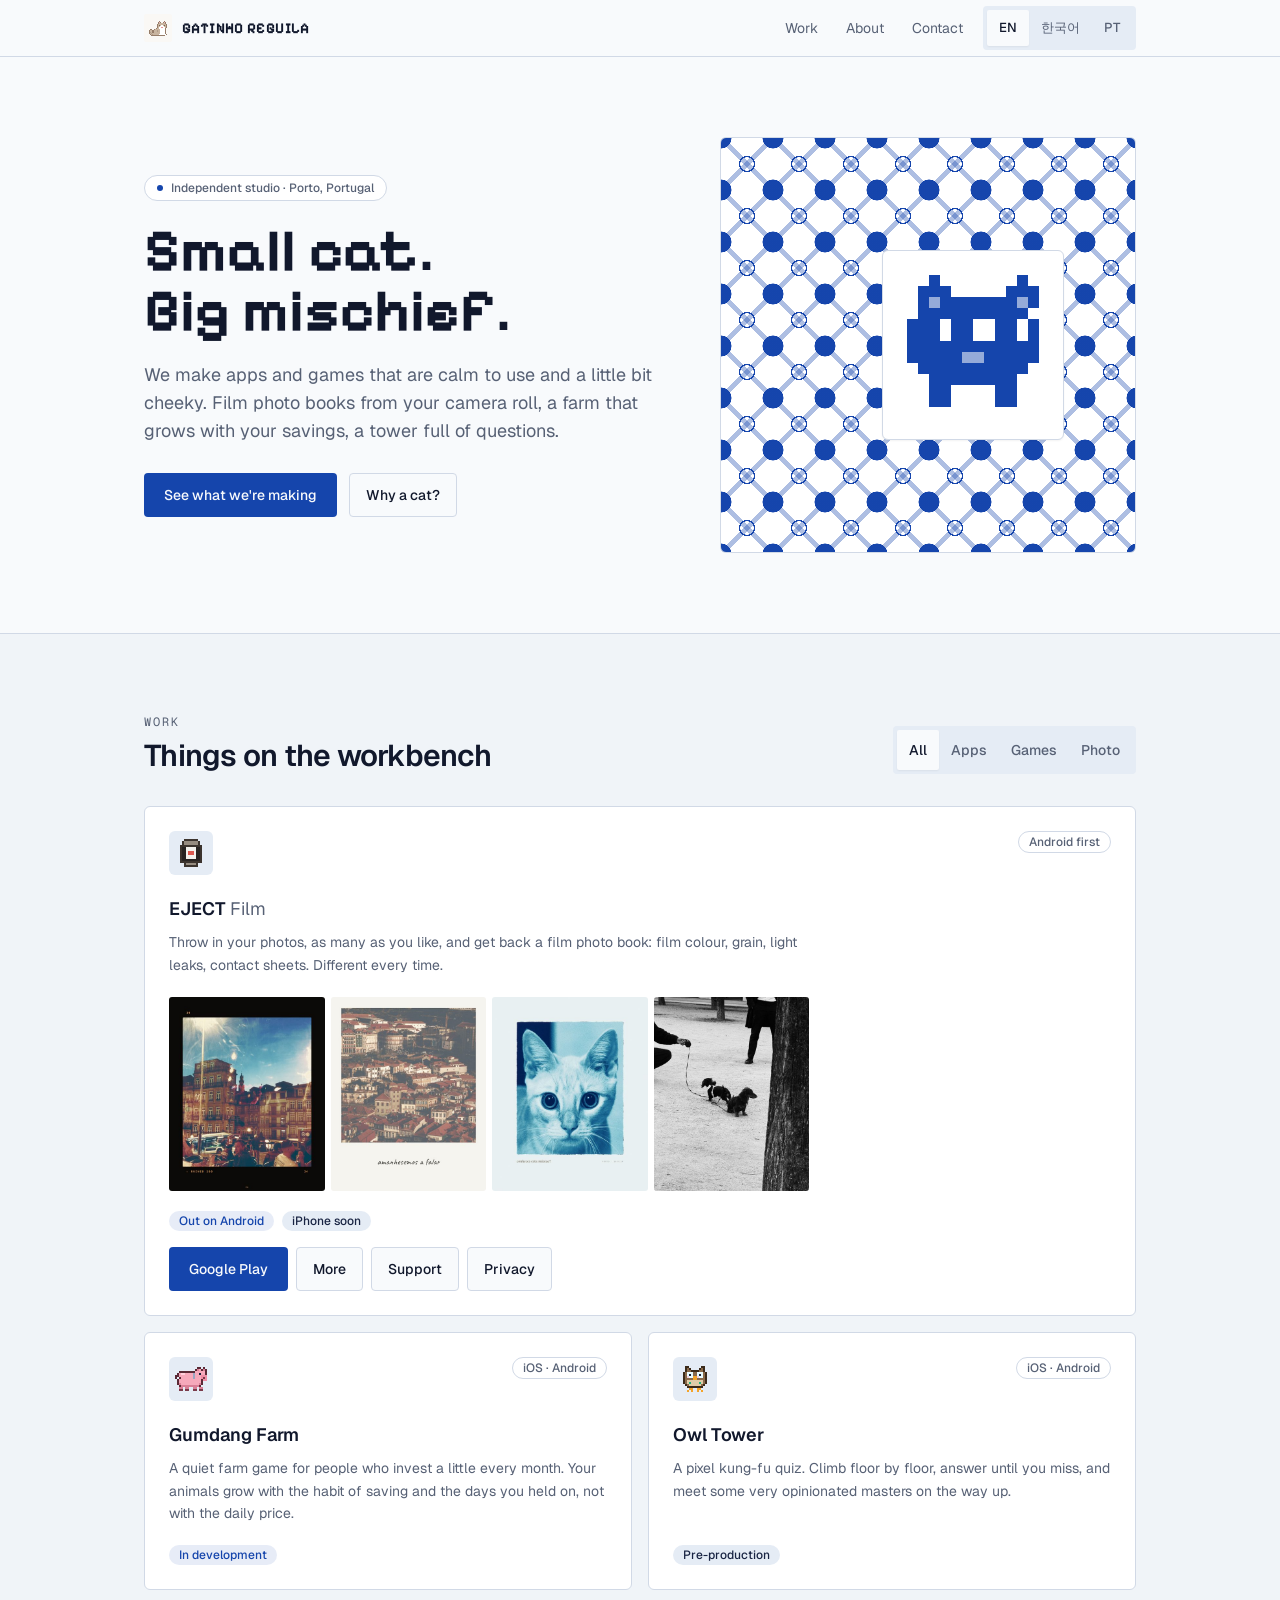
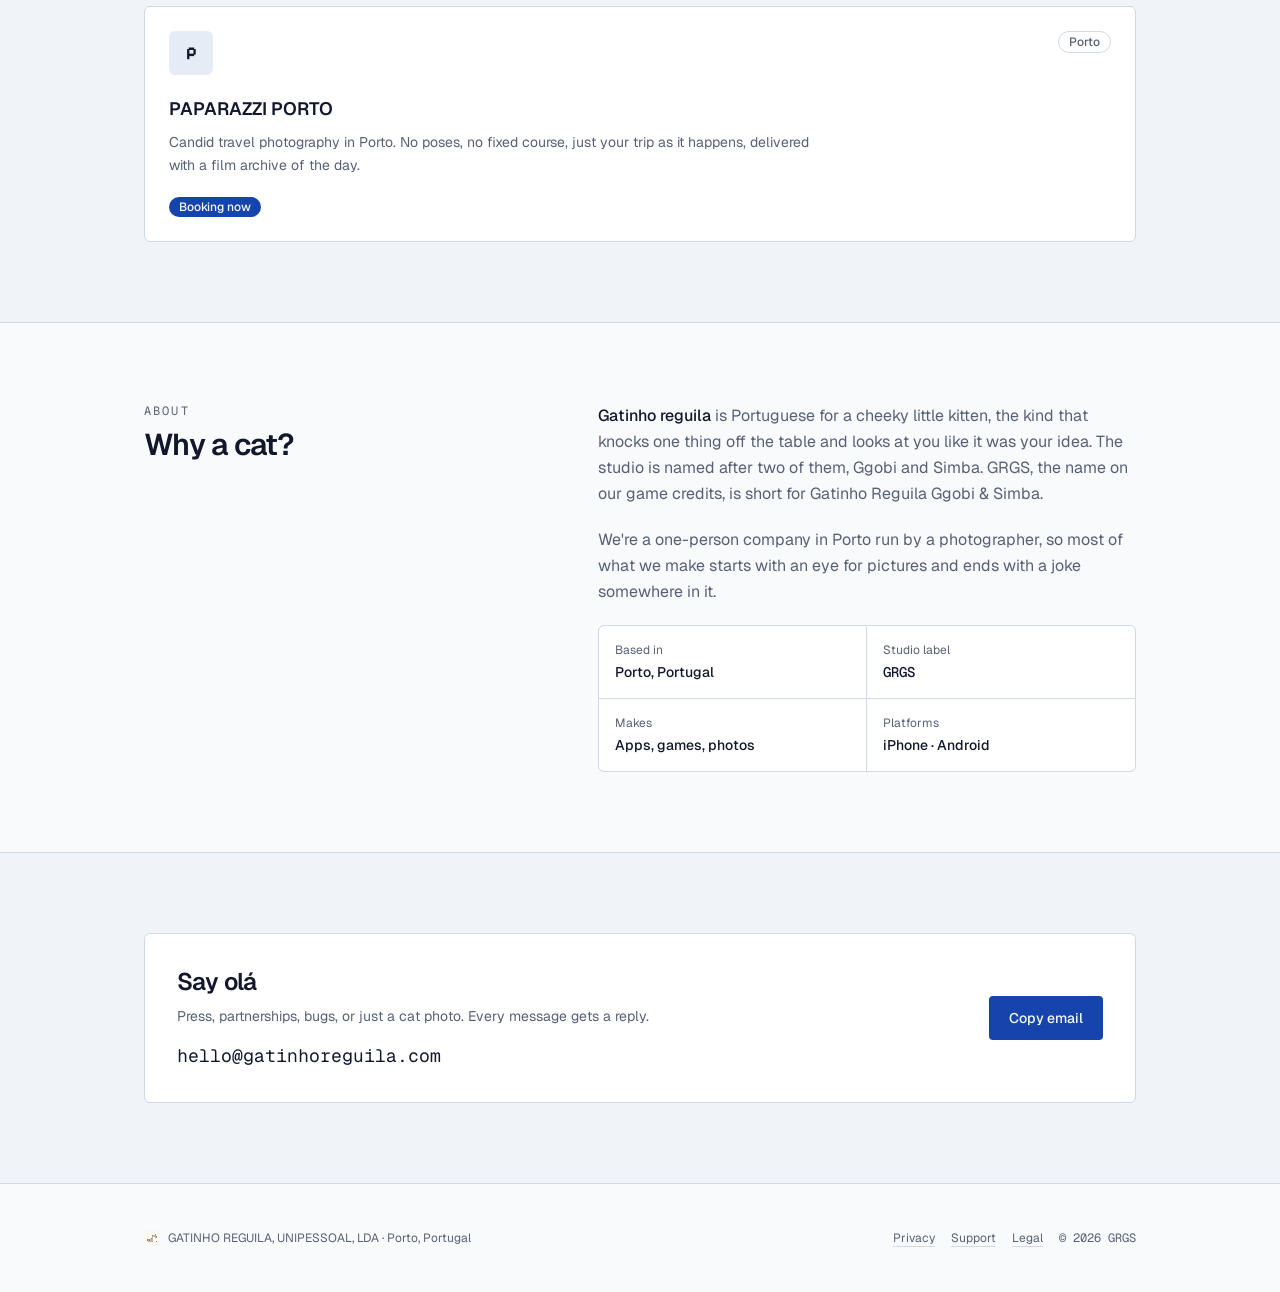
==== index.html @ a270b7aa "EJECT: 안드로이드 출시 날에 올릴 글 (공개 전에는 merge 하지 않기) - 첫 화면 카드: "아이폰 먼저/안드로이드 나중에" → "안드로이드 출시/아이폰은 곧", 소개 글" ====
<!doctype html>
<html lang="en" data-lang="en">
<head>
<meta charset="utf-8">
<meta name="viewport" content="width=device-width, initial-scale=1, viewport-fit=cover">
<title>Gatinho Reguila</title>
<meta name="description" content="Gatinho Reguila — small apps and games from Porto. Small cat, big mischief.">
<meta name="theme-color" content="#f7f9fc">
<meta property="og:title" content="Gatinho Reguila">
<meta property="og:description" content="Small games and apps from Porto.">
<meta property="og:image" content="https://gatinhoreguila.com/og.png">
<meta property="og:url" content="https://gatinhoreguila.com/">
<meta name="twitter:card" content="summary_large_image">
<link rel="icon" type="image/png" sizes="32x32" href="favicon-32.png">
<link rel="icon" type="image/png" sizes="192x192" href="icon.png">
<link rel="apple-touch-icon" href="apple-touch-icon.png">
<link rel="preconnect" href="https://fonts.googleapis.com">
<link rel="preconnect" href="https://fonts.gstatic.com" crossorigin>
<link rel="stylesheet" href="https://fonts.googleapis.com/css2?family=Pixelify+Sans:wght@500;700&family=Geist:wght@400;500;600&family=Geist+Mono:wght@400;500&display=swap">
<link rel="stylesheet" href="styles.css">
<script>try{var l=localStorage.getItem("grgs.lang");if(l==="ko"||l==="pt")document.documentElement.setAttribute("data-lang",l)}catch(e){}</script>
</head>
<body>
<header class="sticky-bar sticky z-40 border-b border-border bg-background/90 backdrop-blur">
  <div class="wrap flex h-14 items-center justify-between gap-3">
    <a href="./" class="flex min-w-0 items-center gap-2.5 no-underline">
      <img src="icon.png" alt="" width="28" height="28" class="pix h-7 w-7 rounded-sm">
      <span class="truncate font-pixel text-[15px] font-bold tracking-wide">GATINHO REGUILA</span>
    </a>
    <div class="flex items-center gap-2">
      <nav class="hidden items-center gap-1 text-sm lg:flex" aria-label="sections">
        <a href="#work" class="navlink"><span class="en">Work</span><span class="ko">작업</span><span class="pt">Projetos</span></a>
        <a href="#about" class="navlink"><span class="en">About</span><span class="ko">소개</span><span class="pt">Sobre</span></a>
        <a href="#contact" class="navlink"><span class="en">Contact</span><span class="ko">연락</span><span class="pt">Contacto</span></a>
      </nav>
      <nav class="lang inline-flex h-11 items-center rounded-md bg-secondary p-1 text-[13px]" aria-label="language">
        <button type="button" data-lang="en" aria-pressed="true" class="seg">EN</button>
        <button type="button" data-lang="ko" aria-pressed="false" class="seg">한국어</button>
        <button type="button" data-lang="pt" aria-pressed="false" class="seg">PT</button>
      </nav>
    </div>
  </div>
</header>

<main id="top">
  <section class="wrap py-12 sm:py-20">
    <div class="grid gap-10 md:grid-cols-[1.15fr_1fr] md:items-center">
      <div class="min-w-0">
        <span class="inline-flex items-center gap-2 rounded-full border border-border bg-card px-3 py-1 text-xs font-medium text-muted-foreground">
          <span class="h-1.5 w-1.5 rounded-full bg-primary"></span>
          <span class="en">Independent studio · Porto, Portugal</span><span class="ko">독립 스튜디오 · 포르투갈 포르투</span><span class="pt">Estúdio independente · Porto, Portugal</span>
        </span>
        <h1 class="mt-5 font-pixel text-[2.6rem] font-bold leading-[1.05] sm:text-6xl"><span class="en">Small cat.<br>Big mischief.</span><span class="ko">작은 고양이.<br>큰 장난.</span><span class="pt">Gato pequeno.<br>Grande travessura.</span></h1>
        <p class="mt-5 max-w-[34rem] text-base leading-relaxed text-muted-foreground sm:text-lg">
          <span class="en">We make apps and games that are calm to use and a little bit cheeky. Film photo books from your camera roll, a farm that grows with your savings, a tower full of questions.</span>
          <span class="ko">쓰기 편하고 조금은 장난스러운 앱과 게임을 만들어요. 카메라 롤로 만드는 필름 사진집, 모으는 만큼 자라는 농장, 문제로 가득한 탑.</span>
          <span class="pt">Fazemos apps e jogos tranquilos de usar e um pouco atrevidos. Álbuns de filme a partir do rolo da câmara, uma quinta que cresce com as suas poupanças, uma torre cheia de perguntas.</span>
        </p>
        <div class="mt-7 flex flex-wrap gap-3">
          <a href="#work" class="btn-primary"><span class="en">See what we're making</span><span class="ko">만드는 것 보기</span><span class="pt">Ver o que estamos a fazer</span></a>
          <a href="#about" class="btn-outline"><span class="en">Why a cat?</span><span class="ko">왜 고양이냐면</span><span class="pt">Porquê um gato?</span></a>
        </div>
      </div>
      <div class="relative min-w-0">
        <div class="azulejo aspect-square w-full max-w-[26rem] rounded-lg border border-border md:ml-auto"></div>
        <div class="absolute inset-0 flex items-center justify-center md:justify-end md:pr-[4.5rem]">
          <div class="rounded-lg border border-border bg-card p-6 shadow-sm">
            <span class="pixcat text-primary" data-pixcat="132"></span>
          </div>
        </div>
      </div>
    </div>
  </section>

  <section id="work" class="scroll-mt-16 border-t border-border bg-muted/50">
    <div class="wrap py-14 sm:py-20">
      <div class="flex flex-wrap items-end justify-between gap-4">
        <div>
          <p class="eyebrow"><span class="en">Work</span><span class="ko">작업</span><span class="pt">Projetos</span></p>
          <h2 class="mt-2 text-2xl font-semibold tracking-tight sm:text-3xl"><span class="en">Things on the workbench</span><span class="ko">작업대 위에 있는 것들</span><span class="pt">Em cima da mesa de trabalho</span></h2>
        </div>
        <div role="tablist" aria-label="Filter" class="inline-flex h-12 items-center rounded-md bg-secondary p-1 text-sm">
          <button role="tab" data-f="all" aria-selected="true" class="tab"><span class="en">All</span><span class="ko">전체</span><span class="pt">Tudo</span></button>
          <button role="tab" data-f="app" aria-selected="false" class="tab"><span class="en">Apps</span><span class="ko">앱</span><span class="pt">Apps</span></button>
          <button role="tab" data-f="game" aria-selected="false" class="tab"><span class="en">Games</span><span class="ko">게임</span><span class="pt">Jogos</span></button>
          <button role="tab" data-f="photo" aria-selected="false" class="tab"><span class="en">Photo</span><span class="ko">사진</span><span class="pt">Foto</span></button>
        </div>
      </div>

      <div id="cards" class="mt-8 grid gap-4 sm:grid-cols-2">
        <article data-k="app" class="card sm:col-span-2">
          <div class="flex items-start justify-between gap-3">
            <span class="ic"><img data-ic="film" alt=""></span>
            <span class="badge-outline"><span class="en">Android first</span><span class="ko">안드로이드 먼저</span><span class="pt">Primeiro no Android</span></span>
          </div>
          <h3 class="mt-5 text-lg font-semibold">EJECT <span class="font-normal text-muted-foreground">Film</span></h3>
          <p class="mt-2 max-w-[40rem] text-sm leading-relaxed text-muted-foreground"><span class="en">Throw in your photos, as many as you like, and get back a film photo book: film colour, grain, light leaks, contact sheets. Different every time.</span><span class="ko">사진을 왕창 넣으면 필름 사진집이 나와요. 필름 색감, 그레인, 빛샘, 밀착 인화까지. 넣을 때마다 달라요.</span><span class="pt">Junte as fotos que quiser e receba um fotolivro de película: cor de película, grão, fugas de luz e folhas de contacto. Sempre diferente.</span></p>
  <div class="strip mt-5" aria-label="EJECT sample pages"><img src="img/eject-1.jpg" alt="Film frame of Porto buildings" width="480" height="600" loading="lazy"><img src="img/eject-2.jpg" alt="Porto rooftops printed with a handwritten line" width="480" height="600" loading="lazy"><img src="img/eject-3.jpg" alt="Kitten in cyanotype blue" width="480" height="600" loading="lazy"><img src="img/eject-4.jpg" alt="Black and white dogs on a walk" width="480" height="600" loading="lazy"></div>
          <div class="mt-4 flex flex-wrap items-center gap-2">
            <span class="badge-live"><span class="en">Out on Android</span><span class="ko">안드로이드 출시</span><span class="pt">Já no Android</span></span>
            <span class="badge-soft"><span class="en">iPhone soon</span><span class="ko">아이폰은 곧</span><span class="pt">iPhone em breve</span></span>
          </div>
          <div class="mt-4 flex flex-wrap gap-2">
            <a class="btn-primary" href="https://play.google.com/store/apps/details?id=com.gatinhoreguila.eject">Google Play</a>
            <a class="btn-outline" href="eject/"><span class="en">More</span><span class="ko">자세히 보기</span><span class="pt">Saber mais</span></a>
            <a class="btn-outline" href="eject/support/"><span class="en">Support</span><span class="ko">지원</span><span class="pt">Suporte</span></a>
            <a class="btn-outline" href="eject/privacy/"><span class="en">Privacy</span><span class="ko">개인정보</span><span class="pt">Privacidade</span></a>
          </div>
        </article>

        <article data-k="game" class="card">
          <div class="flex items-start justify-between gap-3">
            <span class="ic"><img data-ic="pig" alt=""></span>
            <span class="badge-outline">iOS · Android</span>
          </div>
          <h3 class="mt-5 text-lg font-semibold">Gumdang Farm</h3>
          <p class="mt-2 text-sm leading-relaxed text-muted-foreground"><span class="en">A quiet farm game for people who invest a little every month. Your animals grow with the habit of saving and the days you held on, not with the daily price.</span><span class="ko">매달 조금씩 투자하는 사람을 위한 조용한 농장 게임. 동물들은 그날그날 주가가 아니라, 꾸준히 모은 습관과 팔지 않고 버틴 날만큼 자라요.</span><span class="pt">Um jogo de quinta tranquilo para quem investe um pouco todos os meses. Os animais crescem com o hábito de poupar e os dias em que aguentou, não com o preço do dia.</span></p>
          <div class="mt-auto flex flex-wrap gap-2 pt-5"><span class="badge-live"><span class="en">In development</span><span class="ko">개발 중</span><span class="pt">Em desenvolvimento</span></span></div>
        </article>

        <article data-k="game" class="card">
          <div class="flex items-start justify-between gap-3">
            <span class="ic"><img data-ic="owl" alt=""></span>
            <span class="badge-outline">iOS · Android</span>
          </div>
          <h3 class="mt-5 text-lg font-semibold">Owl Tower</h3>
          <p class="mt-2 text-sm leading-relaxed text-muted-foreground"><span class="en">A pixel kung-fu quiz. Climb floor by floor, answer until you miss, and meet some very opinionated masters on the way up.</span><span class="ko">도트 무협 퀴즈. 한 층씩 올라가며 틀릴 때까지 답하고, 가는 길에 고집 센 고수들을 만나요.</span><span class="pt">Um quiz de kung fu em pixel. Suba andar a andar, responda até falhar e conheça mestres muito teimosos pelo caminho.</span></p>
          <div class="mt-auto flex flex-wrap gap-2 pt-5"><span class="badge-soft"><span class="en">Pre-production</span><span class="ko">준비 단계</span><span class="pt">Pré-produção</span></span></div>
        </article>

        <article data-k="photo" class="card sm:col-span-2">
          <div class="flex items-start justify-between gap-3">
            <span class="ic font-pixel text-lg font-bold text-foreground">P</span>
            <span class="badge-outline">Porto</span>
          </div>
          <h3 class="mt-5 text-lg font-semibold">PAPARAZZI PORTO</h3>
          <p class="mt-2 max-w-[40rem] text-sm leading-relaxed text-muted-foreground"><span class="en">Candid travel photography in Porto. No poses, no fixed course, just your trip as it happens, delivered with a film archive of the day.</span><span class="ko">포르투 여행 스냅. 포즈도 정해진 코스도 없이 여행을 있는 그대로 담고, 그날의 필름 아카이브와 함께 전해 드려요.</span><span class="pt">Fotografia de viagem espontânea no Porto. Sem poses nem percurso fixo, só a sua viagem como acontece, entregue com um arquivo em filme do dia.</span></p>
          <div class="mt-auto flex flex-wrap gap-2 pt-5"><span class="badge-solid"><span class="en">Booking now</span><span class="ko">예약 받는 중</span><span class="pt">Reservas abertas</span></span></div>
        </article>
      </div>
    </div>
  </section>

  <section id="about" class="scroll-mt-16 border-t border-border">
    <div class="wrap grid gap-10 py-14 sm:py-20 md:grid-cols-[1fr_1.3fr]">
      <div>
        <p class="eyebrow"><span class="en">About</span><span class="ko">소개</span><span class="pt">Sobre</span></p>
        <h2 class="mt-2 text-2xl font-semibold tracking-tight sm:text-3xl"><span class="en">Why a cat?</span><span class="ko">왜 고양이냐면</span><span class="pt">Porquê um gato?</span></h2>
      </div>
      <div class="min-w-0 space-y-5 text-base leading-relaxed text-muted-foreground">
        <p><span class="en"><span class="font-medium text-foreground">Gatinho reguila</span> is Portuguese for a cheeky little kitten, the kind that knocks one thing off the table and looks at you like it was your idea. The studio is named after two of them, Ggobi and Simba. GRGS, the name on our game credits, is short for Gatinho Reguila Ggobi &amp; Simba.</span><span class="ko"><span class="font-medium text-foreground">Gatinho reguila</span>는 포르투갈어로 말썽꾸러기 아기 고양이예요. 탁자 위 물건 하나를 툭 떨어뜨리고는 네가 시킨 거 아니냐는 얼굴로 쳐다보는 고양이요. 스튜디오 이름은 꼬비와 심바, 두 고양이에게서 왔어요. 게임 크레딧에 적힌 GRGS는 Gatinho Reguila Ggobi &amp; Simba의 줄임말이에요.</span><span class="pt"><span class="font-medium text-foreground">Gatinho reguila</span> é aquele gatinho atrevido que deita uma coisa da mesa abaixo e olha para si como se a ideia tivesse sido sua. O estúdio tem o nome de dois deles, o Ggobi e o Simba. GRGS, o nome nos créditos dos jogos, é Gatinho Reguila Ggobi &amp; Simba.</span></p>
        <p><span class="en">We're a one-person company in Porto run by a photographer, so most of what we make starts with an eye for pictures and ends with a joke somewhere in it.</span><span class="ko">사진가가 꾸리는 포르투의 1인 회사라서, 만드는 것 대부분이 사진 보는 눈에서 시작해 어딘가에 농담 하나를 품고 끝나요.</span><span class="pt">Somos uma empresa de uma pessoa no Porto, gerida por um fotógrafo, por isso quase tudo o que fazemos começa com olho para a imagem e acaba com uma piada algures.</span></p>
        <div class="grid grid-cols-2 gap-px overflow-hidden rounded-lg border border-border bg-border text-sm">
          <div class="bg-card p-4"><p class="text-xs text-muted-foreground"><span class="en">Based in</span><span class="ko">거점</span><span class="pt">Sede</span></p><p class="mt-1 font-medium text-foreground">Porto, Portugal</p></div>
          <div class="bg-card p-4"><p class="text-xs text-muted-foreground"><span class="en">Studio label</span><span class="ko">스튜디오 이름</span><span class="pt">Selo do estúdio</span></p><p class="mt-1 font-mono font-medium text-foreground">GRGS</p></div>
          <div class="bg-card p-4"><p class="text-xs text-muted-foreground"><span class="en">Makes</span><span class="ko">만드는 것</span><span class="pt">Faz</span></p><p class="mt-1 font-medium text-foreground"><span class="en">Apps, games, photos</span><span class="ko">앱·게임·사진</span><span class="pt">Apps, jogos, fotos</span></p></div>
          <div class="bg-card p-4"><p class="text-xs text-muted-foreground"><span class="en">Platforms</span><span class="ko">플랫폼</span><span class="pt">Plataformas</span></p><p class="mt-1 font-medium text-foreground">iPhone · Android</p></div>
        </div>
      </div>
    </div>
  </section>

  <section id="contact" class="scroll-mt-16 border-t border-border bg-muted/50">
    <div class="wrap py-14 sm:py-20">
      <div class="grid gap-6 rounded-lg border border-border bg-card p-6 sm:p-8 md:grid-cols-[1fr_auto] md:items-center">
        <div class="min-w-0">
          <h2 class="text-2xl font-semibold tracking-tight"><span class="en">Say olá</span><span class="ko">Olá, 연락 주세요</span><span class="pt">Diga olá</span></h2>
          <p class="mt-2 text-sm text-muted-foreground"><span class="en">Press, partnerships, bugs, or just a cat photo. Every message gets a reply.</span><span class="ko">취재, 제휴, 버그 제보, 고양이 사진도 좋아요. 모든 메시지에 답장해요.</span><span class="pt">Imprensa, parcerias, erros, ou só uma foto de gato. Respondemos a todas as mensagens.</span></p>
          <a id="mail" href="mailto:hello@gatinhoreguila.com" class="mt-4 block break-all font-mono text-base no-underline sm:text-lg">hello@gatinhoreguila.com</a>
        </div>
        <div><button id="copy" type="button" class="btn-primary"><span class="en">Copy email</span><span class="ko">메일 복사</span><span class="pt">Copiar email</span></button></div>
      </div>
    </div>
  </section>
</main>

<footer class="border-t border-border">
  <div class="wrap flex flex-col gap-3 py-8 text-xs text-muted-foreground sm:flex-row sm:items-center sm:justify-between">
    <div class="flex items-center gap-2">
      <img src="icon.png" alt="" width="16" height="16" class="pix h-4 w-4">
      <span>GATINHO REGUILA, UNIPESSOAL, LDA · Porto, Portugal</span>
    </div>
    <div class="flex flex-wrap items-center gap-x-4">
      <a class="flink" href="privacy/"><span class="en">Privacy</span><span class="ko">개인정보</span><span class="pt">Privacidade</span></a>
      <a class="flink" href="support/"><span class="en">Support</span><span class="ko">지원</span><span class="pt">Suporte</span></a>
      <a class="flink" href="legal/">Legal</a>
      <span class="font-mono">© 2026 GRGS</span>
    </div>
  </div>
</footer>
<script>
const ICON={"film":"[data-uri]","pig":"[data-uri]","owl":"[data-uri]"};
const root=document.documentElement;
function setLang(l){ root.setAttribute('data-lang',l); root.lang=l==='pt'?'pt-PT':l; document.querySelectorAll('.lang button').forEach(b=>b.setAttribute('aria-pressed',String(b.dataset.lang===l))); try{localStorage.setItem('grgs.lang',l);}catch(e){} }
document.querySelectorAll('.lang button').forEach(b=>b.addEventListener('click',()=>setLang(b.dataset.lang)));
try{ const s=localStorage.getItem('grgs.lang'); if(s==='ko'||s==='pt') setLang(s); }catch(e){}
document.querySelectorAll('[data-ic]').forEach(im=>{ im.onload=()=>{ im.style.width=(im.naturalWidth*2)+'px'; }; im.src=ICON[im.dataset.ic]; });
// 큰 도트 고양이
(function(){ const m=["..#.......#.",".###.....###",".#o#######o#",".##########.","###.##..##.#","###.##..##.#","############","#####vv#####",".##########.","..########..","..##....##..","..##....##.."];
  document.querySelectorAll('[data-pixcat]').forEach(el=>{ const n=+el.dataset.pixcat; let h='<svg width="'+n+'" height="'+n+'" viewBox="0 0 12 12" aria-hidden="true" shape-rendering="crispEdges">';
    for(let y=0;y<12;y++)for(let x=0;x<12;x++){ const c=m[y][x]; if(c==='#')h+='<rect x="'+x+'" y="'+y+'" width="1" height="1" fill="currentColor"/>'; else if(c==='o'||c==='v')h+='<rect x="'+x+'" y="'+y+'" width="1" height="1" fill="currentColor" opacity=".45"/>'; }
    el.innerHTML=h+'</svg>'; }); })();
// 작업 탭 필터
const tabs=document.querySelectorAll('.tab'), cards=document.querySelectorAll('#cards article');
function filt(f){ tabs.forEach(t=>t.setAttribute('aria-selected',String(t.dataset.f===f))); cards.forEach(c=>{ c.hidden=!(f==='all'||c.dataset.k===f); }); }
tabs.forEach(t=>t.addEventListener('click',()=>filt(t.dataset.f)));
// 메일 복사
const copyBtn=document.getElementById('copy'), mail=document.getElementById('mail');
copyBtn.addEventListener('click',()=>{ const orig=copyBtn.innerHTML; const done=()=>{ copyBtn.textContent=({ko:'복사했어요',pt:'Copiado'})[root.getAttribute('data-lang')]||'Copied'; setTimeout(()=>{copyBtn.innerHTML=orig;},1600); };
  const fb=()=>{ const r=document.createRange(); r.selectNodeContents(mail); const s=getSelection(); s.removeAllRanges(); s.addRange(r); };
  try{ navigator.clipboard.writeText(mail.textContent).then(done,fb); }catch(e){ fb(); } });
</script>
</body>
</html>
---- styles.css ----
*,:after,:before{--tw-border-spacing-x:0;--tw-border-spacing-y:0;--tw-translate-x:0;--tw-translate-y:0;--tw-rotate:0;--tw-skew-x:0;--tw-skew-y:0;--tw-scale-x:1;--tw-scale-y:1;--tw-pan-x: ;--tw-pan-y: ;--tw-pinch-zoom: ;--tw-scroll-snap-strictness:proximity;--tw-gradient-from-position: ;--tw-gradient-via-position: ;--tw-gradient-to-position: ;--tw-ordinal: ;--tw-slashed-zero: ;--tw-numeric-figure: ;--tw-numeric-spacing: ;--tw-numeric-fraction: ;--tw-ring-inset: ;--tw-ring-offset-width:0px;--tw-ring-offset-color:#fff;--tw-ring-color:rgba(59,130,246,.5);--tw-ring-offset-shadow:0 0 #0000;--tw-ring-shadow:0 0 #0000;--tw-shadow:0 0 #0000;--tw-shadow-colored:0 0 #0000;--tw-blur: ;--tw-brightness: ;--tw-contrast: ;--tw-grayscale: ;--tw-hue-rotate: ;--tw-invert: ;--tw-saturate: ;--tw-sepia: ;--tw-drop-shadow: ;--tw-backdrop-blur: ;--tw-backdrop-brightness: ;--tw-backdrop-contrast: ;--tw-backdrop-grayscale: ;--tw-backdrop-hue-rotate: ;--tw-backdrop-invert: ;--tw-backdrop-opacity: ;--tw-backdrop-saturate: ;--tw-backdrop-sepia: ;--tw-contain-size: ;--tw-contain-layout: ;--tw-contain-paint: ;--tw-contain-style: }::backdrop{--tw-border-spacing-x:0;--tw-border-spacing-y:0;--tw-translate-x:0;--tw-translate-y:0;--tw-rotate:0;--tw-skew-x:0;--tw-skew-y:0;--tw-scale-x:1;--tw-scale-y:1;--tw-pan-x: ;--tw-pan-y: ;--tw-pinch-zoom: ;--tw-scroll-snap-strictness:proximity;--tw-gradient-from-position: ;--tw-gradient-via-position: ;--tw-gradient-to-position: ;--tw-ordinal: ;--tw-slashed-zero: ;--tw-numeric-figure: ;--tw-numeric-spacing: ;--tw-numeric-fraction: ;--tw-ring-inset: ;--tw-ring-offset-width:0px;--tw-ring-offset-color:#fff;--tw-ring-color:rgba(59,130,246,.5);--tw-ring-offset-shadow:0 0 #0000;--tw-ring-shadow:0 0 #0000;--tw-shadow:0 0 #0000;--tw-shadow-colored:0 0 #0000;--tw-blur: ;--tw-brightness: ;--tw-contrast: ;--tw-grayscale: ;--tw-hue-rotate: ;--tw-invert: ;--tw-saturate: ;--tw-sepia: ;--tw-drop-shadow: ;--tw-backdrop-blur: ;--tw-backdrop-brightness: ;--tw-backdrop-contrast: ;--tw-backdrop-grayscale: ;--tw-backdrop-hue-rotate: ;--tw-backdrop-invert: ;--tw-backdrop-opacity: ;--tw-backdrop-saturate: ;--tw-backdrop-sepia: ;--tw-contain-size: ;--tw-contain-layout: ;--tw-contain-paint: ;--tw-contain-style: }/*! tailwindcss v3.4.17 | MIT License | https://tailwindcss.com*/*,:after,:before{box-sizing:border-box;border:0 solid #e5e7eb}:after,:before{--tw-content:""}:host,html{line-height:1.5;-webkit-text-size-adjust:100%;-moz-tab-size:4;-o-tab-size:4;tab-size:4;font-family:Geist,-apple-system,BlinkMacSystemFont,Apple SD Gothic Neo,Noto Sans KR,Arial,sans-serif;font-feature-settings:normal;font-variation-settings:normal;-webkit-tap-highlight-color:transparent}body{margin:0;line-height:inherit}hr{height:0;color:inherit;border-top-width:1px}abbr:where([title]){-webkit-text-decoration:underline dotted;text-decoration:underline dotted}h1,h2,h3,h4,h5,h6{font-size:inherit;font-weight:inherit}a{text-decoration:inherit}b,strong{font-weight:bolder}code,kbd,pre,samp{font-family:Geist Mono,ui-monospace,monospace;font-feature-settings:normal;font-variation-settings:normal;font-size:1em}small{font-size:80%}sub,sup{font-size:75%;line-height:0;position:relative;vertical-align:baseline}sub{bottom:-.25em}sup{top:-.5em}table{text-indent:0;border-color:inherit;border-collapse:collapse}button,input,optgroup,select,textarea{font-family:inherit;font-feature-settings:inherit;font-variation-settings:inherit;font-size:100%;font-weight:inherit;line-height:inherit;letter-spacing:inherit;color:inherit;margin:0;padding:0}button,select{text-transform:none}button,input:where([type=button]),input:where([type=reset]),input:where([type=submit]){-webkit-appearance:button;background-color:transparent;background-image:none}:-moz-focusring{outline:auto}:-moz-ui-invalid{box-shadow:none}progress{vertical-align:baseline}::-webkit-inner-spin-button,::-webkit-outer-spin-button{height:auto}[type=search]{-webkit-appearance:textfield;outline-offset:-2px}::-webkit-search-decoration{-webkit-appearance:none}::-webkit-file-upload-button{-webkit-appearance:button;font:inherit}summary{display:list-item}blockquote,dd,dl,figure,h1,h2,h3,h4,h5,h6,hr,p,pre{margin:0}fieldset{margin:0}fieldset,legend{padding:0}menu,ol,ul{list-style:none;margin:0;padding:0}dialog{padding:0}textarea{resize:vertical}input::-moz-placeholder,textarea::-moz-placeholder{opacity:1;color:#9ca3af}input::placeholder,textarea::placeholder{opacity:1;color:#9ca3af}[role=button],button{cursor:pointer}:disabled{cursor:default}audio,canvas,embed,iframe,img,object,svg,video{display:block;vertical-align:middle}img,video{max-width:100%;height:auto}[hidden]:where(:not([hidden=until-found])){display:none}html{-webkit-text-size-adjust:100%}body{--tw-bg-opacity:1;background-color:hsl(var(--background)/var(--tw-bg-opacity,1));font-family:Geist,-apple-system,BlinkMacSystemFont,Apple SD Gothic Neo,Noto Sans KR,Arial,sans-serif;color:hsl(var(--foreground));-webkit-font-smoothing:antialiased;-moz-osx-font-smoothing:grayscale;line-height:1.6}h1,h2,h3{text-wrap:balance}a{color:inherit}:focus-visible{outline:2px solid hsl(var(--ring));outline-offset:2px}body:before{content:"";position:fixed;inset:0 0 auto;height:env(safe-area-inset-top,0);z-index:50;background:hsl(var(--background))}.wrap{max-width:64rem;margin:0 auto;padding-left:max(16px,env(safe-area-inset-left,0px));padding-right:max(16px,env(safe-area-inset-right,0px))}.sticky-bar{top:env(safe-area-inset-top,0)}.pix{image-rendering:pixelated}.btn-primary{display:inline-flex;height:2.75rem;align-items:center;justify-content:center;border-radius:calc(var(--radius) - 2px);--tw-bg-opacity:1;background-color:hsl(var(--primary)/var(--tw-bg-opacity,1));padding-left:1.25rem;padding-right:1.25rem;font-size:.875rem;line-height:1.25rem;font-weight:500;color:hsl(var(--primary-foreground));text-decoration-line:none;transition-property:color,background-color,border-color,text-decoration-color,fill,stroke;transition-timing-function:cubic-bezier(.4,0,.2,1);transition-duration:.15s}.btn-primary:hover{background-color:hsl(var(--primary)/.9)}.btn-outline{display:inline-flex;height:2.75rem;align-items:center;justify-content:center;border-radius:calc(var(--radius) - 2px);border-width:1px;border-color:hsl(var(--input));--tw-bg-opacity:1;background-color:hsl(var(--background)/var(--tw-bg-opacity,1));padding-left:1rem;padding-right:1rem;font-size:.875rem;line-height:1.25rem;font-weight:500;text-decoration-line:none;transition-property:color,background-color,border-color,text-decoration-color,fill,stroke;transition-timing-function:cubic-bezier(.4,0,.2,1);transition-duration:.15s}.btn-outline:hover{background-color:hsl(var(--accent));color:hsl(var(--accent-foreground))}.badge-live{background-color:hsl(var(--primary)/.1);--tw-text-opacity:1;color:hsl(var(--primary)/var(--tw-text-opacity,1))}.badge-live,.badge-soft{display:inline-block;flex-shrink:0;white-space:nowrap;border-radius:9999px;padding:.125rem .625rem;font-size:.75rem;line-height:1rem;font-weight:500}.badge-soft{background-color:hsl(var(--secondary));color:hsl(var(--secondary-foreground))}.flink{display:inline-flex;min-height:2.75rem;align-items:center;text-decoration-line:underline;text-decoration-color:hsl(var(--border));text-underline-offset:4px}.flink:hover{text-decoration-color:hsl(var(--foreground))}.ic{flex:none;width:44px;height:44px;border-radius:var(--radius);background:hsl(var(--icbg));display:inline-flex;align-items:center;justify-content:center}.ic img{image-rendering:pixelated;height:auto;display:block}.strip{max-width:40rem;display:grid;grid-template-columns:repeat(4,minmax(0,1fr));gap:6px;margin:16px 0 4px}.strip img{width:100%;height:auto;aspect-ratio:4/5;-o-object-fit:cover;object-fit:cover;display:block;border-radius:3px;background:hsl(var(--muted))}.azulejo{--t:hsl(var(--tile));background-color:hsl(var(--card));background-image:radial-gradient(circle at 50% 50%,transparent 0 18%,var(--t) 18.5% 22%,transparent 22.5%),radial-gradient(circle at 0 0,var(--t) 0 14%,transparent 14.5%),radial-gradient(circle at 100% 0,var(--t) 0 14%,transparent 14.5%),radial-gradient(circle at 0 100%,var(--t) 0 14%,transparent 14.5%),radial-gradient(circle at 100% 100%,var(--t) 0 14%,transparent 14.5%),linear-gradient(45deg,transparent 47%,color-mix(in srgb,var(--t) 35%,transparent) 47% 53%,transparent 53%),linear-gradient(-45deg,transparent 47%,color-mix(in srgb,var(--t) 35%,transparent) 47% 53%,transparent 53%);background-size:52px 52px}.cat{-webkit-appearance:none;-moz-appearance:none;appearance:none;background:none;border:0;padding:0;width:54px;height:57px;position:absolute;right:0;bottom:0;cursor:pointer;-webkit-tap-highlight-color:transparent;will-change:transform}.cat.flip img{transform:scaleX(-1)}.cat img{position:absolute;inset:0;width:100%;height:100%;image-rendering:pixelated;opacity:0}.cat img.on,.say.on{opacity:1}.cat:focus-visible{outline:2px solid hsl(var(--ring));outline-offset:4px;border-radius:4px}@media (max-width:420px){.cat{width:45px}.cat,.lane{height:47.5px}}.navlink{display:inline-flex;height:2.75rem;align-items:center;border-radius:calc(var(--radius) - 2px);padding-left:.75rem;padding-right:.75rem;color:hsl(var(--muted-foreground));text-decoration-line:none}.navlink:hover{background-color:hsl(var(--accent));color:hsl(var(--accent-foreground))}.seg{height:2.25rem;border-radius:calc(var(--radius) - 4px);padding-left:.75rem;padding-right:.75rem;font-weight:500;color:hsl(var(--muted-foreground))}.seg[aria-pressed=true]{--tw-bg-opacity:1;background-color:hsl(var(--background)/var(--tw-bg-opacity,1));color:hsl(var(--foreground));--tw-shadow:0 1px 2px 0 rgba(0,0,0,.05);--tw-shadow-colored:0 1px 2px 0 var(--tw-shadow-color);box-shadow:var(--tw-ring-offset-shadow,0 0 #0000),var(--tw-ring-shadow,0 0 #0000),var(--tw-shadow)}.tab{height:2.5rem;border-radius:calc(var(--radius) - 4px);padding-left:.75rem;padding-right:.75rem;font-weight:500;color:hsl(var(--muted-foreground))}.tab[aria-selected=true]{--tw-bg-opacity:1;background-color:hsl(var(--background)/var(--tw-bg-opacity,1));color:hsl(var(--foreground));--tw-shadow:0 1px 2px 0 rgba(0,0,0,.05);--tw-shadow-colored:0 1px 2px 0 var(--tw-shadow-color);box-shadow:var(--tw-ring-offset-shadow,0 0 #0000),var(--tw-ring-shadow,0 0 #0000),var(--tw-shadow)}.card{display:flex;flex-direction:column;border-radius:var(--radius);border-width:1px;border-color:hsl(var(--border));background-color:hsl(var(--card));padding:1.5rem;color:hsl(var(--card-foreground))}.eyebrow{font-family:Geist Mono,ui-monospace,monospace;font-size:.75rem;line-height:1rem;text-transform:uppercase;letter-spacing:.18em;color:hsl(var(--muted-foreground))}.badge-outline{border-radius:9999px;border-width:1px;border-color:hsl(var(--border));color:hsl(var(--muted-foreground))}.badge-outline,.badge-solid{display:inline-block;flex-shrink:0;white-space:nowrap;padding:.125rem .625rem;font-size:.75rem;line-height:1rem;font-weight:500}.badge-solid{border-radius:9999px;--tw-bg-opacity:1;background-color:hsl(var(--primary)/var(--tw-bg-opacity,1));color:hsl(var(--primary-foreground))}.fixed{position:fixed}.absolute{position:absolute}.relative{position:relative}.sticky{position:sticky}.inset-0{inset:0}.z-40{z-index:40}.mt-1{margin-top:.25rem}.mt-2{margin-top:.5rem}.mt-4{margin-top:1rem}.mt-5{margin-top:1.25rem}.mt-7{margin-top:1.75rem}.mt-8{margin-top:2rem}.mt-auto{margin-top:auto}.block{display:block}.flex{display:flex}.inline-flex{display:inline-flex}.table{display:table}.grid{display:grid}.hidden{display:none}.aspect-square{aspect-ratio:1/1}.h-1\.5{height:.375rem}.h-11{height:2.75rem}.h-12{height:3rem}.h-14{height:3.5rem}.h-4{height:1rem}.h-7{height:1.75rem}.w-1\.5{width:.375rem}.w-4{width:1rem}.w-7{width:1.75rem}.w-full{width:100%}.min-w-0{min-width:0}.max-w-\[26rem\]{max-width:26rem}.max-w-\[34rem\]{max-width:34rem}.max-w-\[40rem\]{max-width:40rem}.grow{flex-grow:1}.scroll-mt-16{scroll-margin-top:4rem}.grid-cols-2{grid-template-columns:repeat(2,minmax(0,1fr))}.flex-col{flex-direction:column}.flex-wrap{flex-wrap:wrap}.items-start{align-items:flex-start}.items-end{align-items:flex-end}.items-center{align-items:center}.justify-center{justify-content:center}.justify-between{justify-content:space-between}.gap-1{gap:.25rem}.gap-10{gap:2.5rem}.gap-2{gap:.5rem}.gap-2\.5{gap:.625rem}.gap-3{gap:.75rem}.gap-4{gap:1rem}.gap-6{gap:1.5rem}.gap-px{gap:1px}.gap-x-4{-moz-column-gap:1rem;column-gap:1rem}.space-y-5>:not([hidden])~:not([hidden]){--tw-space-y-reverse:0;margin-top:calc(1.25rem*(1 - var(--tw-space-y-reverse)));margin-bottom:calc(1.25rem*var(--tw-space-y-reverse))}.overflow-hidden,.truncate{overflow:hidden}.truncate{text-overflow:ellipsis;white-space:nowrap}.break-all{word-break:break-all}.rounded-full{border-radius:9999px}.rounded-lg{border-radius:var(--radius)}.rounded-md{border-radius:calc(var(--radius) - 2px)}.rounded-sm{border-radius:calc(var(--radius) - 4px)}.border{border-width:1px}.border-b{border-bottom-width:1px}.border-t{border-top-width:1px}.border-border{border-color:hsl(var(--border))}.bg-background\/90{background-color:hsl(var(--background)/.9)}.bg-border{background-color:hsl(var(--border))}.bg-card{background-color:hsl(var(--card))}.bg-muted\/50{background-color:hsl(var(--muted)/.5)}.bg-primary{--tw-bg-opacity:1;background-color:hsl(var(--primary)/var(--tw-bg-opacity,1))}.bg-secondary{background-color:hsl(var(--secondary))}.p-1{padding:.25rem}.p-4{padding:1rem}.p-6{padding:1.5rem}.px-3{padding-left:.75rem;padding-right:.75rem}.py-1{padding-top:.25rem;padding-bottom:.25rem}.py-12{padding-top:3rem;padding-bottom:3rem}.py-14{padding-top:3.5rem;padding-bottom:3.5rem}.py-8{padding-top:2rem;padding-bottom:2rem}.pt-5{padding-top:1.25rem}.font-mono{font-family:Geist Mono,ui-monospace,monospace}.font-pixel{font-family:Pixelify Sans,ui-monospace,monospace}.text-2xl{font-size:1.5rem;line-height:2rem}.text-\[13px\]{font-size:13px}.text-\[15px\]{font-size:15px}.text-\[2\.6rem\]{font-size:2.6rem}.text-base{font-size:1rem;line-height:1.5rem}.text-lg{font-size:1.125rem;line-height:1.75rem}.text-sm{font-size:.875rem;line-height:1.25rem}.text-xs{font-size:.75rem;line-height:1rem}.font-bold{font-weight:700}.font-medium{font-weight:500}.font-normal{font-weight:400}.font-semibold{font-weight:600}.leading-\[1\.05\]{line-height:1.05}.leading-relaxed{line-height:1.625}.tracking-tight{letter-spacing:-.025em}.tracking-wide{letter-spacing:.025em}.text-foreground{color:hsl(var(--foreground))}.text-muted-foreground{color:hsl(var(--muted-foreground))}.text-primary{--tw-text-opacity:1;color:hsl(var(--primary)/var(--tw-text-opacity,1))}.no-underline{text-decoration-line:none}.shadow-sm{--tw-shadow:0 1px 2px 0 rgba(0,0,0,.05);--tw-shadow-colored:0 1px 2px 0 var(--tw-shadow-color);box-shadow:var(--tw-ring-offset-shadow,0 0 #0000),var(--tw-ring-shadow,0 0 #0000),var(--tw-shadow)}.backdrop-blur{--tw-backdrop-blur:blur(8px);-webkit-backdrop-filter:var(--tw-backdrop-blur) var(--tw-backdrop-brightness) var(--tw-backdrop-contrast) var(--tw-backdrop-grayscale) var(--tw-backdrop-hue-rotate) var(--tw-backdrop-invert) var(--tw-backdrop-opacity) var(--tw-backdrop-saturate) var(--tw-backdrop-sepia);backdrop-filter:var(--tw-backdrop-blur) var(--tw-backdrop-brightness) var(--tw-backdrop-contrast) var(--tw-backdrop-grayscale) var(--tw-backdrop-hue-rotate) var(--tw-backdrop-invert) var(--tw-backdrop-opacity) var(--tw-backdrop-saturate) var(--tw-backdrop-sepia)}:root{--background:214 40% 98%;--foreground:224 45% 12%;--card:0 0% 100%;--card-foreground:224 45% 12%;--primary:221 78% 38%;--primary-foreground:214 40% 98%;--secondary:216 45% 93%;--secondary-foreground:224 45% 18%;--muted:216 35% 94%;--muted-foreground:220 15% 40%;--accent:216 60% 92%;--accent-foreground:221 78% 30%;--border:216 30% 86%;--input:216 30% 86%;--ring:221 78% 38%;--tile:221 78% 38%;--icbg:216 45% 93%;--radius:0.375rem;color-scheme:light dark}@media (prefers-color-scheme:dark){:root:not([data-theme=light]){--background:224 38% 7%;--foreground:214 40% 94%;--card:224 34% 10%;--card-foreground:214 40% 94%;--primary:217 88% 66%;--primary-foreground:224 45% 10%;--secondary:222 28% 16%;--secondary-foreground:214 40% 92%;--muted:222 28% 14%;--muted-foreground:216 18% 66%;--accent:221 40% 18%;--accent-foreground:217 88% 78%;--border:222 24% 20%;--input:222 24% 20%;--ring:217 88% 66%;--tile:217 80% 60%;--icbg:216 30% 84%}}:root[data-theme=dark]{--background:224 38% 7%;--foreground:214 40% 94%;--card:224 34% 10%;--card-foreground:214 40% 94%;--primary:217 88% 66%;--primary-foreground:224 45% 10%;--secondary:222 28% 16%;--secondary-foreground:214 40% 92%;--muted:222 28% 14%;--muted-foreground:216 18% 66%;--accent:221 40% 18%;--accent-foreground:217 88% 78%;--border:222 24% 20%;--input:222 24% 20%;--ring:217 88% 66%;--tile:217 80% 60%;--icbg:216 30% 84%}.ko,.pt,html[data-lang=ko] .en,html[data-lang=pt] .en{display:none}html[data-lang=ko] .ko,html[data-lang=pt] .pt{display:revert}span.ko,span.pt{display:none}html[data-lang=ko] span.ko,html[data-lang=pt] span.pt{display:inline}@keyframes purr{0%,to{translate:0 0}25%{translate:-1px 0}75%{translate:1px 0}}.cat.purr img.on{animation:purr .09s steps(2) infinite}@media (prefers-reduced-motion:reduce){.cat.purr img.on{animation:none}}.pixcat{display:inline-flex}@media (prefers-reduced-motion:no-preference){.blink{animation:blink 4.2s steps(1) infinite}@keyframes blink{0%,92%,to{opacity:1}94%,97%{opacity:0}}}html{scroll-behavior:smooth}@media (prefers-reduced-motion:reduce){html{scroll-behavior:auto}}@media (min-width:640px){.sm\:col-span-2{grid-column:span 2/span 2}.sm\:grid-cols-2{grid-template-columns:repeat(2,minmax(0,1fr))}.sm\:flex-row{flex-direction:row}.sm\:items-center{align-items:center}.sm\:justify-between{justify-content:space-between}.sm\:p-8{padding:2rem}.sm\:py-20{padding-top:5rem;padding-bottom:5rem}.sm\:text-3xl{font-size:1.875rem;line-height:2.25rem}.sm\:text-6xl{font-size:3.75rem;line-height:1}.sm\:text-lg{font-size:1.125rem;line-height:1.75rem}}@media (min-width:768px){.md\:ml-auto{margin-left:auto}.md\:grid-cols-\[1\.15fr_1fr\]{grid-template-columns:1.15fr 1fr}.md\:grid-cols-\[1fr_1\.3fr\]{grid-template-columns:1fr 1.3fr}.md\:grid-cols-\[1fr_auto\]{grid-template-columns:1fr auto}.md\:items-center{align-items:center}.md\:justify-end{justify-content:flex-end}.md\:pr-\[4\.5rem\]{padding-right:4.5rem}}@media (min-width:1024px){.lg\:flex{display:flex}}
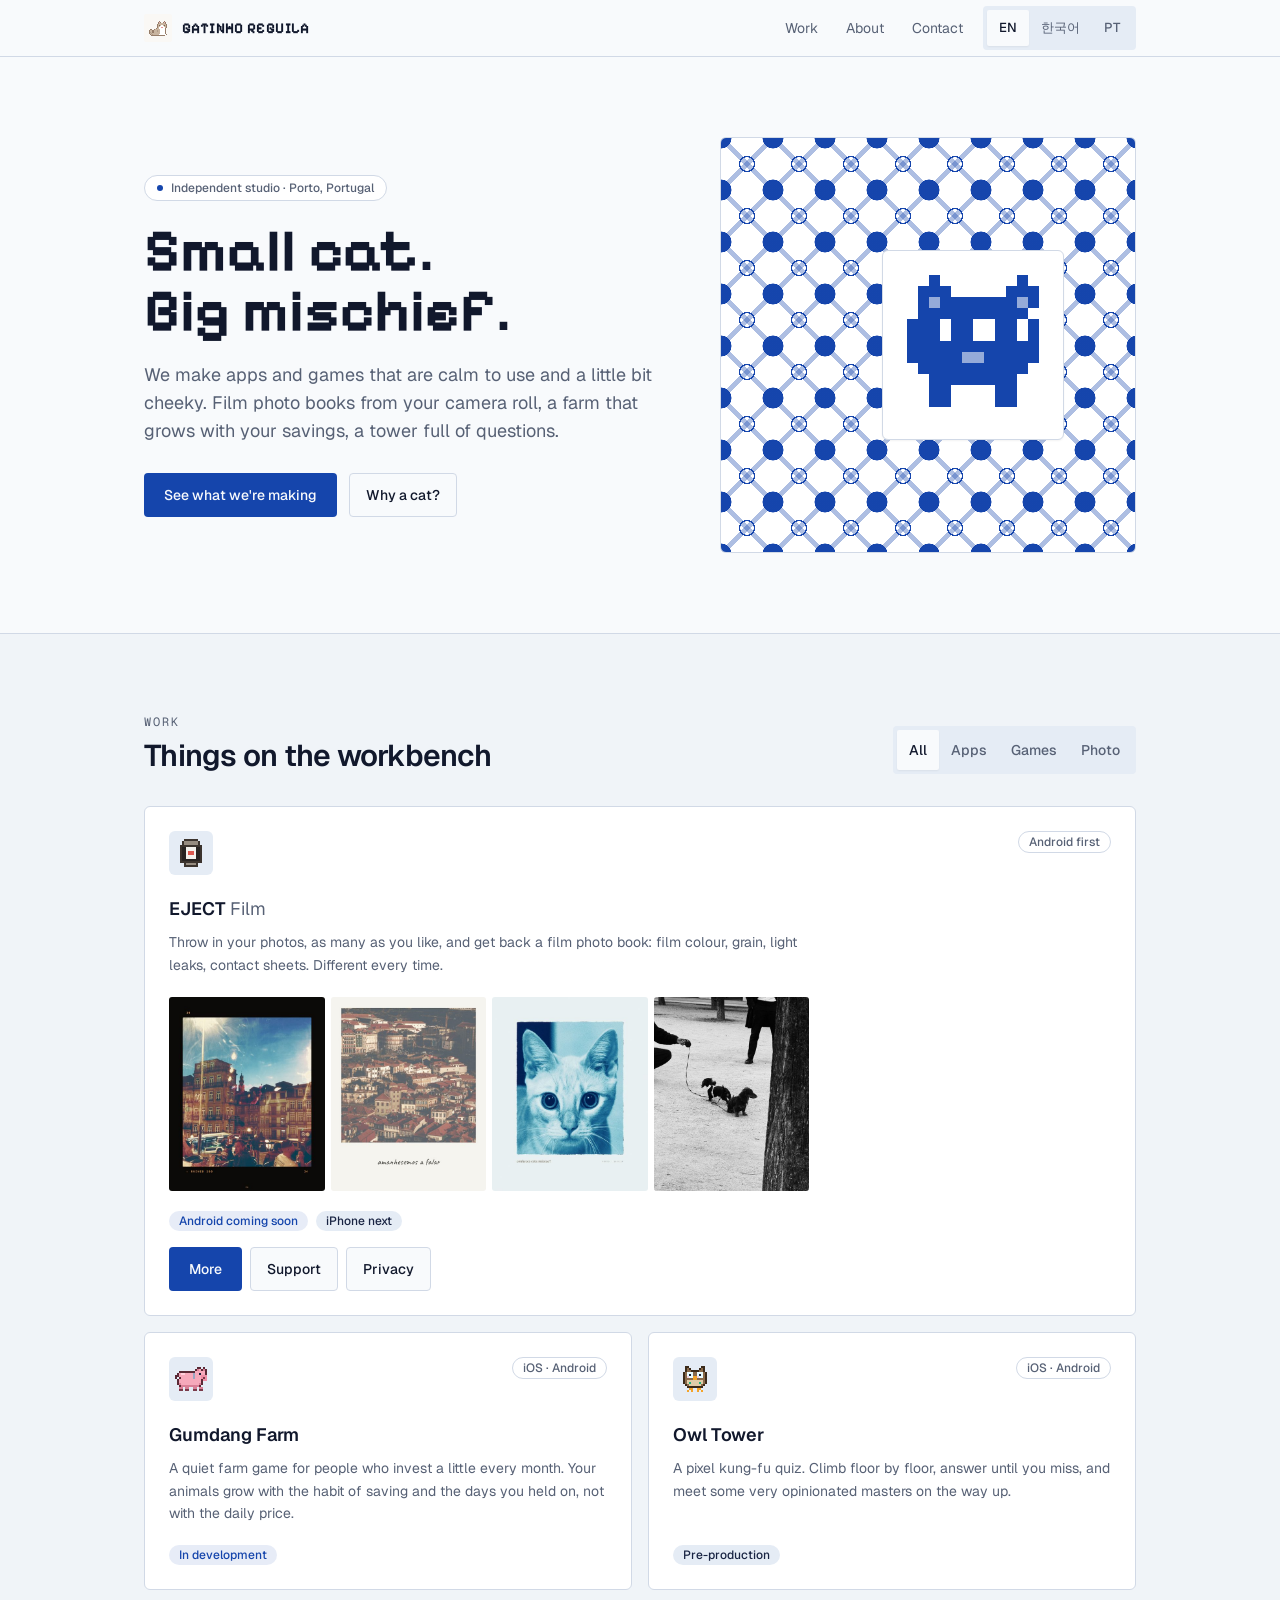
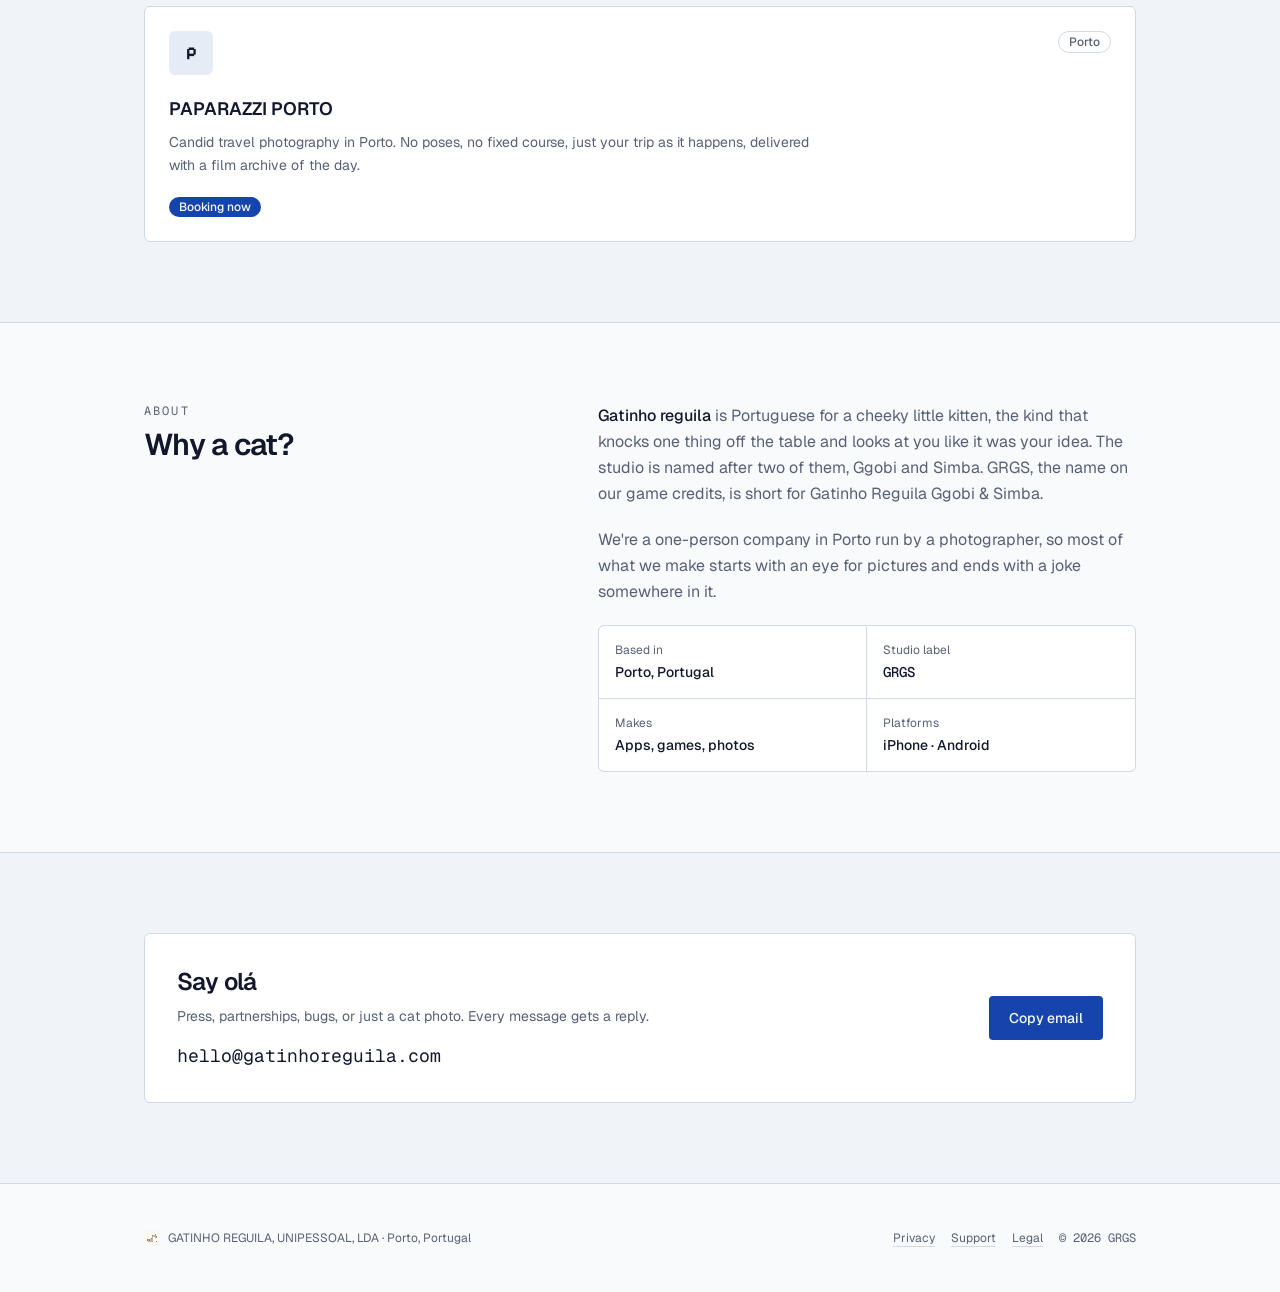
==== commit f67a1da4: "지금 맞는 글로: "안드로이드 곧 출시", Google Play 버튼·링크는 공개 날로 미룸, 날짜 갱신 - 첫 화면 카드 배지: 안드로이드 곧 출시 · 아이폰은 그다음 (공개 날" ====
--- a/index.html
+++ b/index.html
@@ -97,12 +97,11 @@
           <p class="mt-2 max-w-[40rem] text-sm leading-relaxed text-muted-foreground"><span class="en">Throw in your photos, as many as you like, and get back a film photo book: film colour, grain, light leaks, contact sheets. Different every time.</span><span class="ko">사진을 왕창 넣으면 필름 사진집이 나와요. 필름 색감, 그레인, 빛샘, 밀착 인화까지. 넣을 때마다 달라요.</span><span class="pt">Junte as fotos que quiser e receba um fotolivro de película: cor de película, grão, fugas de luz e folhas de contacto. Sempre diferente.</span></p>
   <div class="strip mt-5" aria-label="EJECT sample pages"><img src="img/eject-1.jpg" alt="Film frame of Porto buildings" width="480" height="600" loading="lazy"><img src="img/eject-2.jpg" alt="Porto rooftops printed with a handwritten line" width="480" height="600" loading="lazy"><img src="img/eject-3.jpg" alt="Kitten in cyanotype blue" width="480" height="600" loading="lazy"><img src="img/eject-4.jpg" alt="Black and white dogs on a walk" width="480" height="600" loading="lazy"></div>
           <div class="mt-4 flex flex-wrap items-center gap-2">
-            <span class="badge-live"><span class="en">Out on Android</span><span class="ko">안드로이드 출시</span><span class="pt">Já no Android</span></span>
-            <span class="badge-soft"><span class="en">iPhone soon</span><span class="ko">아이폰은 곧</span><span class="pt">iPhone em breve</span></span>
+            <span class="badge-live"><span class="en">Android coming soon</span><span class="ko">안드로이드 곧 출시</span><span class="pt">Android em breve</span></span>
+            <span class="badge-soft"><span class="en">iPhone next</span><span class="ko">아이폰은 그다음</span><span class="pt">iPhone a seguir</span></span>
           </div>
           <div class="mt-4 flex flex-wrap gap-2">
-            <a class="btn-primary" href="https://play.google.com/store/apps/details?id=com.gatinhoreguila.eject">Google Play</a>
-            <a class="btn-outline" href="eject/"><span class="en">More</span><span class="ko">자세히 보기</span><span class="pt">Saber mais</span></a>
+            <a class="btn-primary" href="eject/"><span class="en">More</span><span class="ko">자세히 보기</span><span class="pt">Saber mais</span></a>
             <a class="btn-outline" href="eject/support/"><span class="en">Support</span><span class="ko">지원</span><span class="pt">Suporte</span></a>
             <a class="btn-outline" href="eject/privacy/"><span class="en">Privacy</span><span class="ko">개인정보</span><span class="pt">Privacidade</span></a>
           </div>
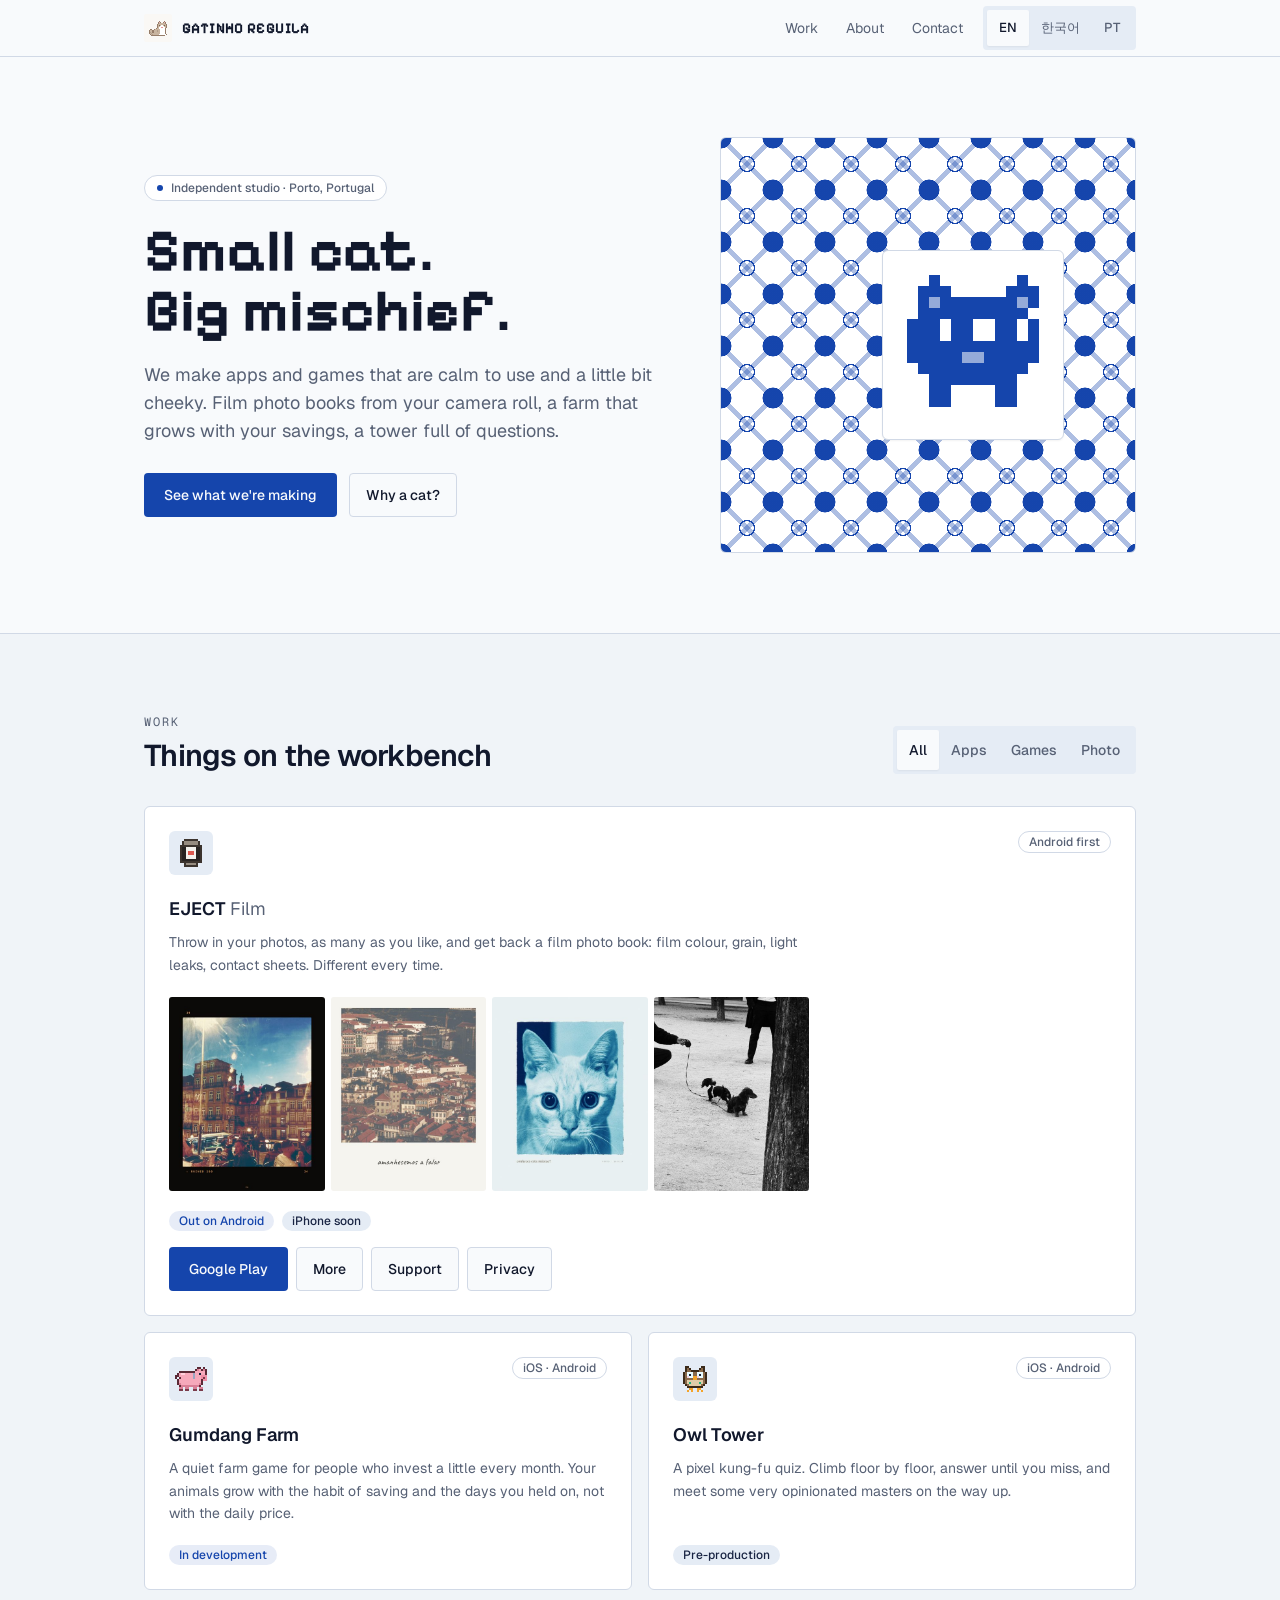
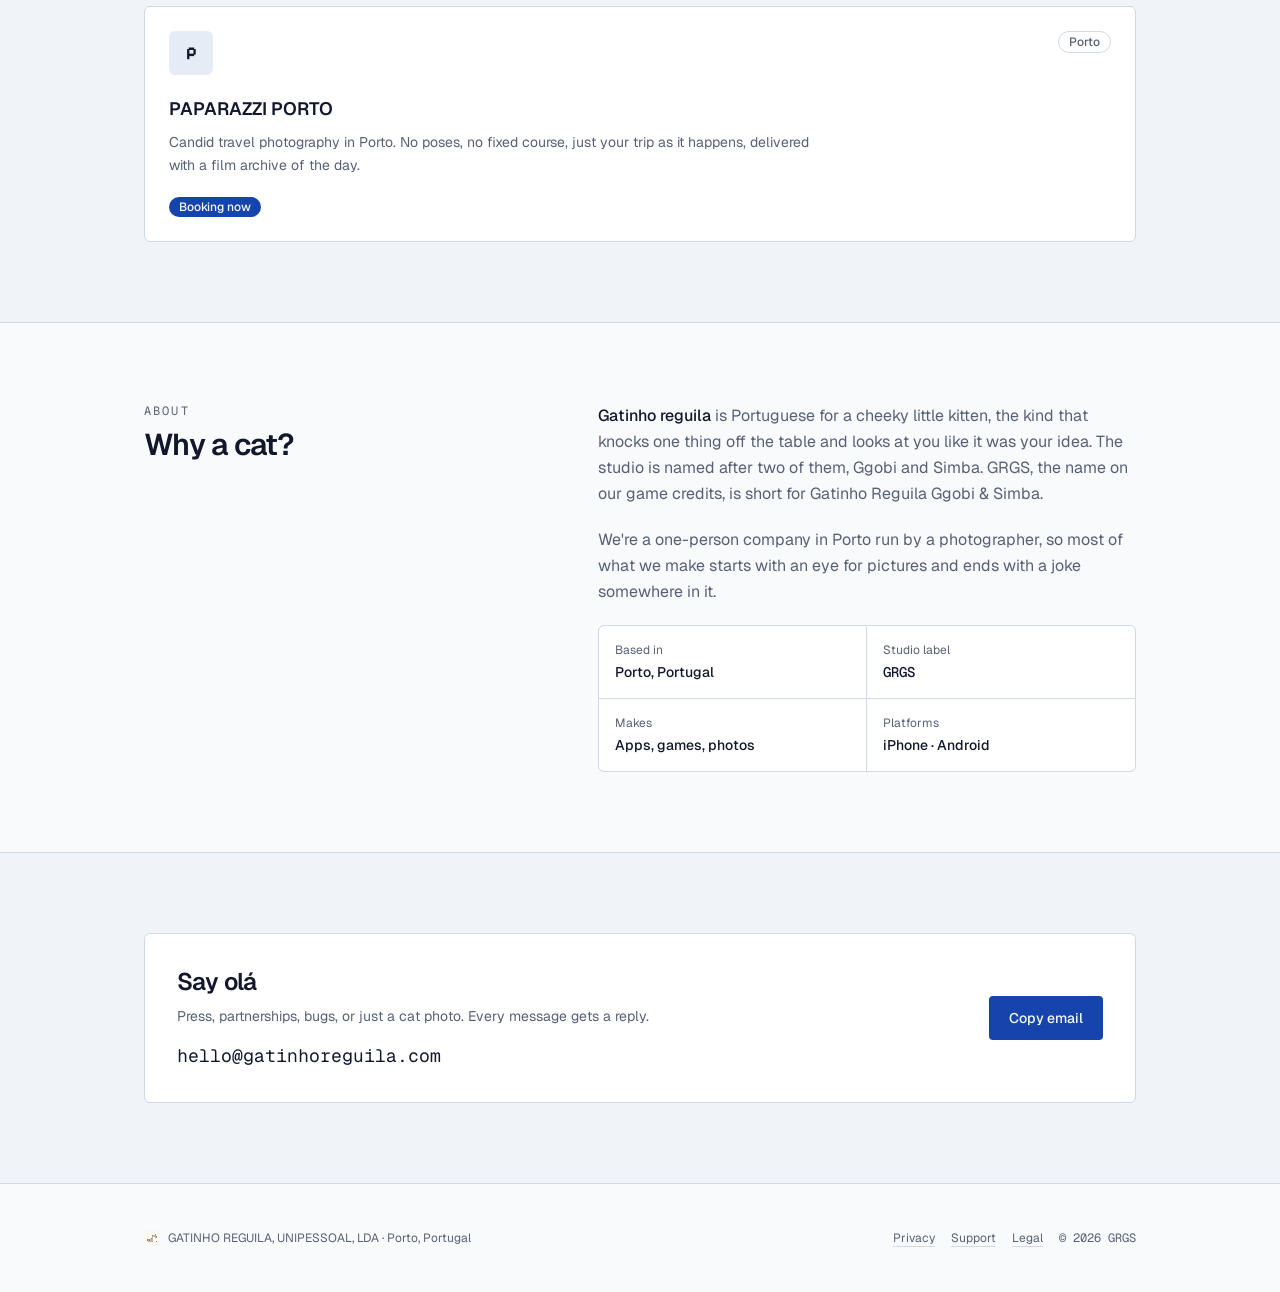
==== commit fa5fd307: "EJECT: 안드로이드 공개 날 바꿀 것 (배지 "안드로이드 출시" + Google Play 버튼·링크) 공개 전에는 merge 하지 않기: Google Play 링크가 공개 전에" ====
--- a/index.html
+++ b/index.html
@@ -97,11 +97,12 @@
           <p class="mt-2 max-w-[40rem] text-sm leading-relaxed text-muted-foreground"><span class="en">Throw in your photos, as many as you like, and get back a film photo book: film colour, grain, light leaks, contact sheets. Different every time.</span><span class="ko">사진을 왕창 넣으면 필름 사진집이 나와요. 필름 색감, 그레인, 빛샘, 밀착 인화까지. 넣을 때마다 달라요.</span><span class="pt">Junte as fotos que quiser e receba um fotolivro de película: cor de película, grão, fugas de luz e folhas de contacto. Sempre diferente.</span></p>
   <div class="strip mt-5" aria-label="EJECT sample pages"><img src="img/eject-1.jpg" alt="Film frame of Porto buildings" width="480" height="600" loading="lazy"><img src="img/eject-2.jpg" alt="Porto rooftops printed with a handwritten line" width="480" height="600" loading="lazy"><img src="img/eject-3.jpg" alt="Kitten in cyanotype blue" width="480" height="600" loading="lazy"><img src="img/eject-4.jpg" alt="Black and white dogs on a walk" width="480" height="600" loading="lazy"></div>
           <div class="mt-4 flex flex-wrap items-center gap-2">
-            <span class="badge-live"><span class="en">Android coming soon</span><span class="ko">안드로이드 곧 출시</span><span class="pt">Android em breve</span></span>
-            <span class="badge-soft"><span class="en">iPhone next</span><span class="ko">아이폰은 그다음</span><span class="pt">iPhone a seguir</span></span>
+            <span class="badge-live"><span class="en">Out on Android</span><span class="ko">안드로이드 출시</span><span class="pt">Já no Android</span></span>
+            <span class="badge-soft"><span class="en">iPhone soon</span><span class="ko">아이폰은 곧</span><span class="pt">iPhone em breve</span></span>
           </div>
           <div class="mt-4 flex flex-wrap gap-2">
-            <a class="btn-primary" href="eject/"><span class="en">More</span><span class="ko">자세히 보기</span><span class="pt">Saber mais</span></a>
+            <a class="btn-primary" href="https://play.google.com/store/apps/details?id=com.gatinhoreguila.eject">Google Play</a>
+            <a class="btn-outline" href="eject/"><span class="en">More</span><span class="ko">자세히 보기</span><span class="pt">Saber mais</span></a>
             <a class="btn-outline" href="eject/support/"><span class="en">Support</span><span class="ko">지원</span><span class="pt">Suporte</span></a>
             <a class="btn-outline" href="eject/privacy/"><span class="en">Privacy</span><span class="ko">개인정보</span><span class="pt">Privacidade</span></a>
           </div>
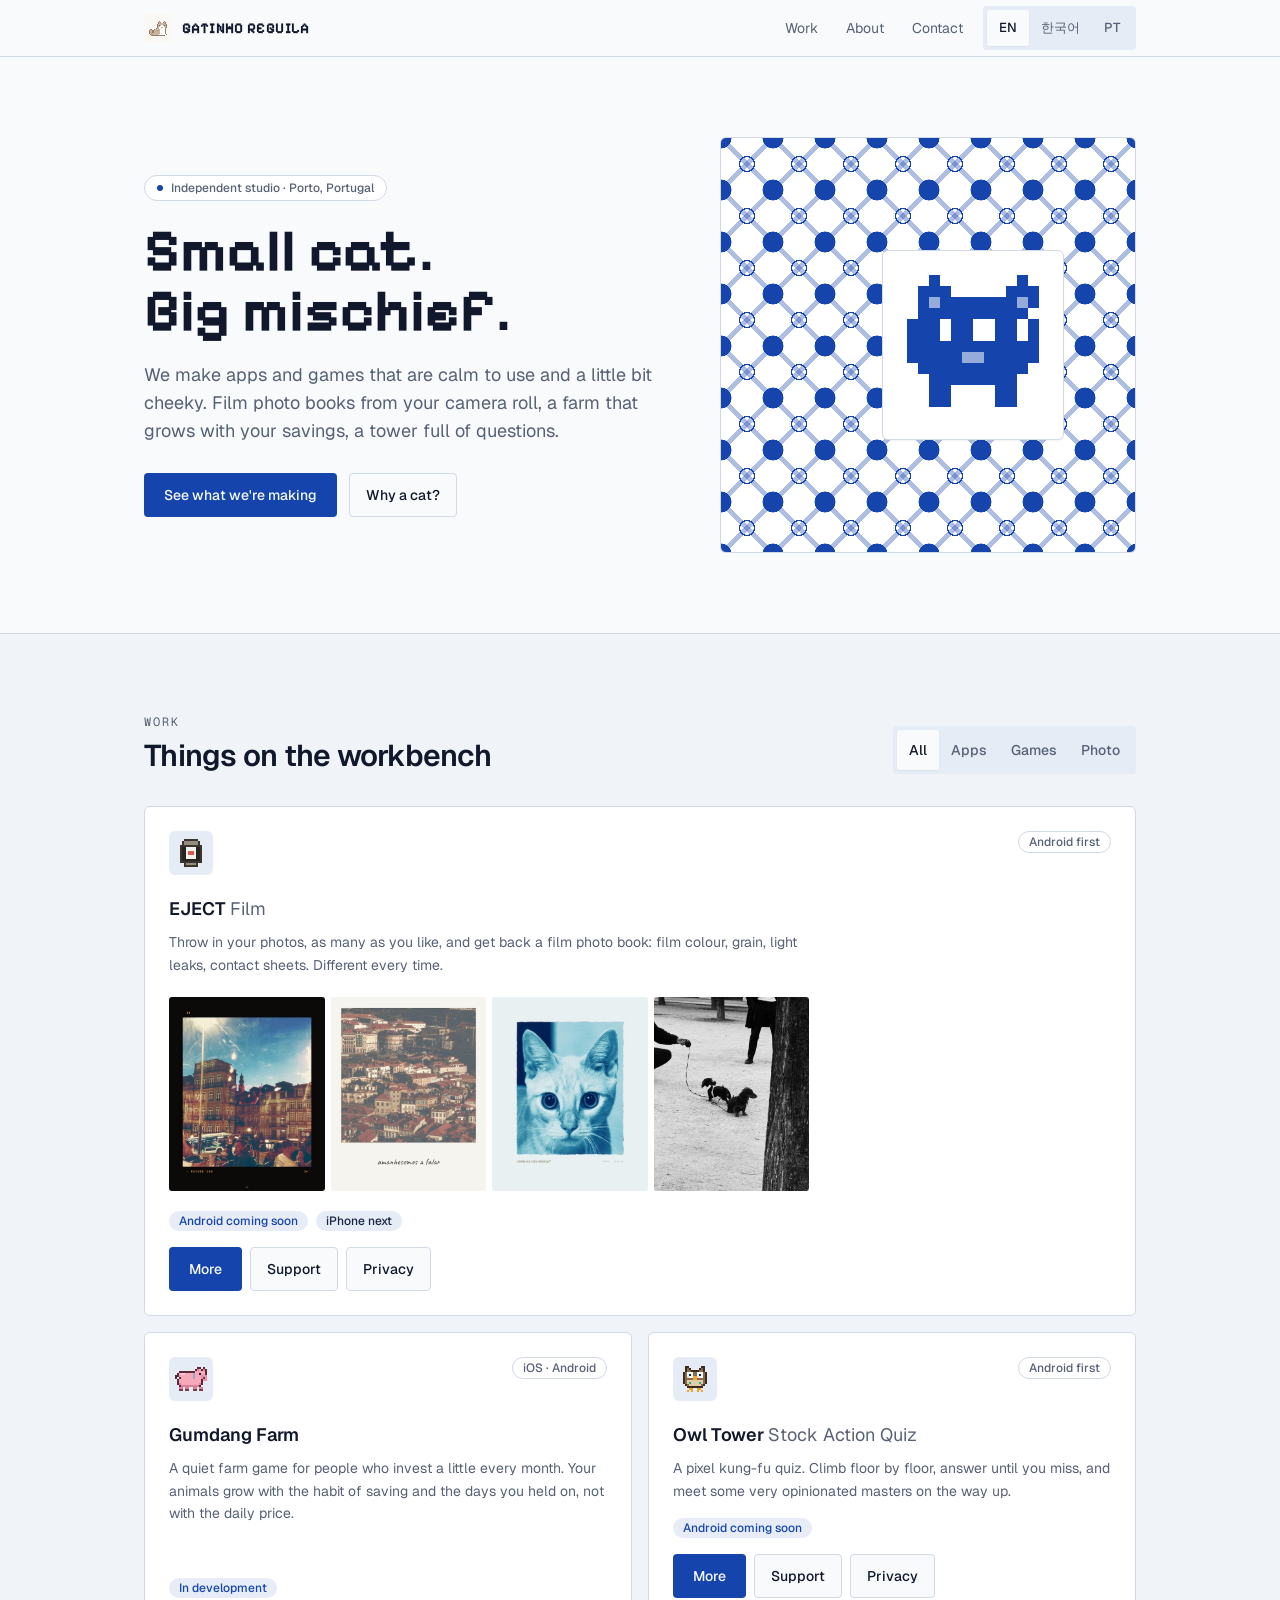
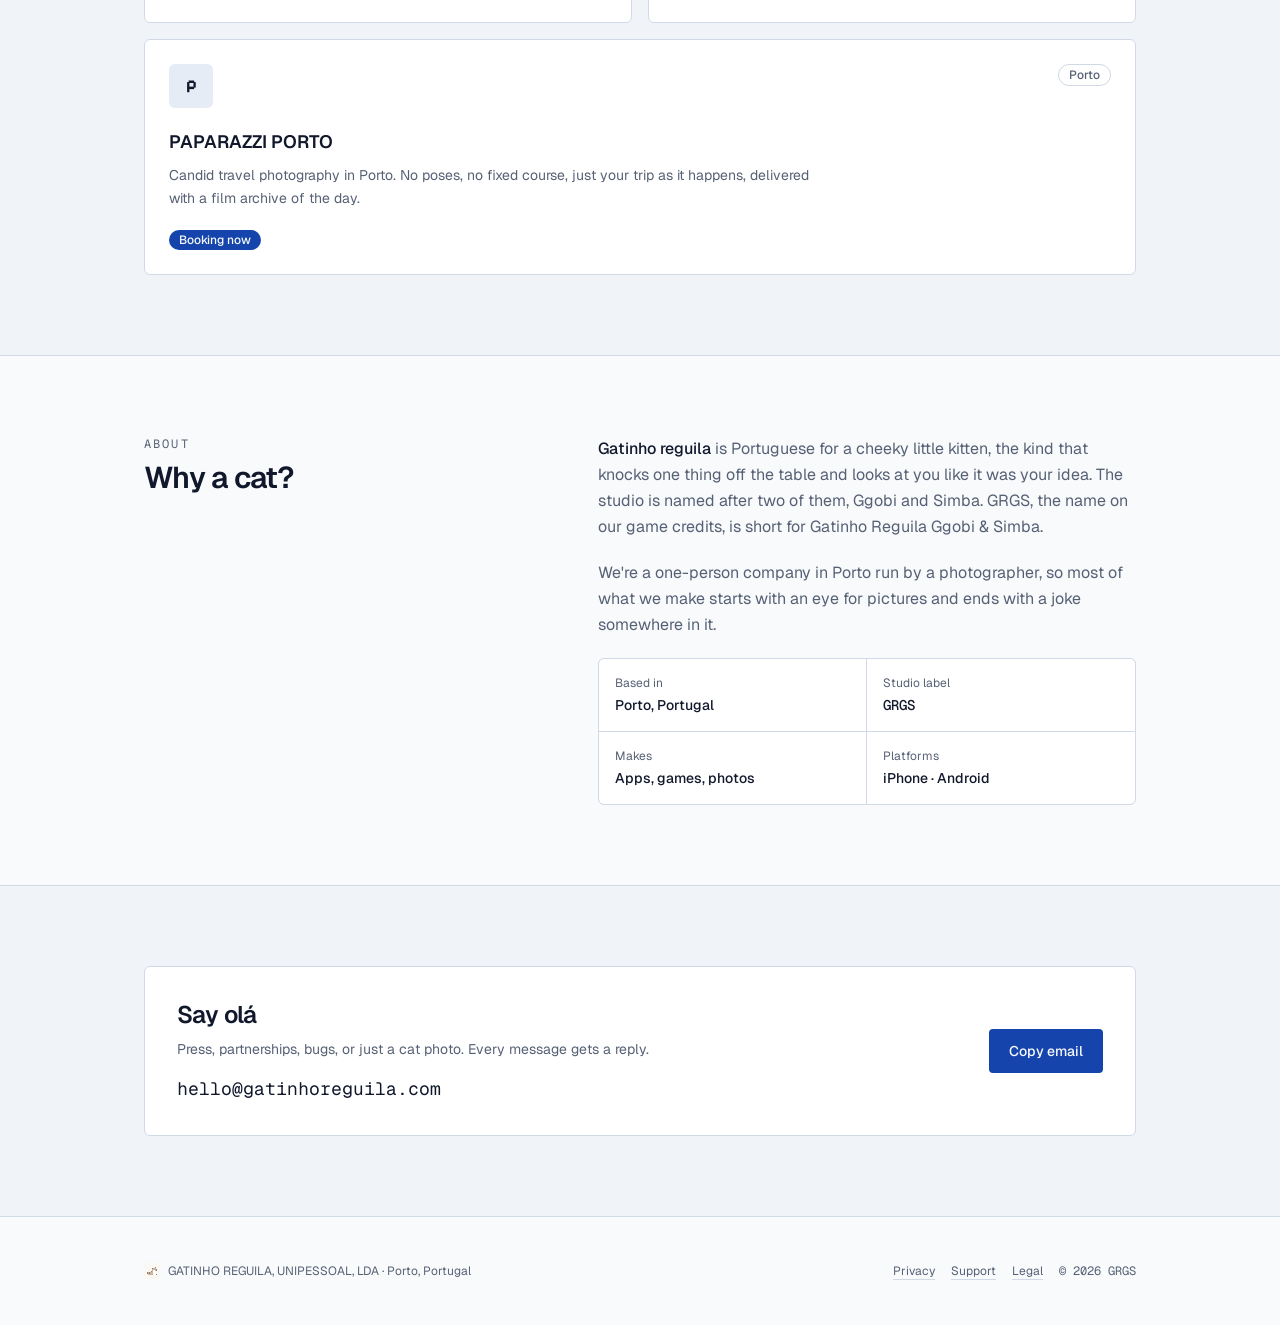
==== commit 575bc1be: "부엉 무림탑 페이지 3개: 소개(안드로이드 곧 출시), 개인정보 처리방침, 지원 — EN·KO·PT - owl-tower/: 게임 소개. 부엉이 도트, 한 판 1분·96층·내 숫자" ====
--- a/index.html
+++ b/index.html
@@ -97,12 +97,11 @@
           <p class="mt-2 max-w-[40rem] text-sm leading-relaxed text-muted-foreground"><span class="en">Throw in your photos, as many as you like, and get back a film photo book: film colour, grain, light leaks, contact sheets. Different every time.</span><span class="ko">사진을 왕창 넣으면 필름 사진집이 나와요. 필름 색감, 그레인, 빛샘, 밀착 인화까지. 넣을 때마다 달라요.</span><span class="pt">Junte as fotos que quiser e receba um fotolivro de película: cor de película, grão, fugas de luz e folhas de contacto. Sempre diferente.</span></p>
   <div class="strip mt-5" aria-label="EJECT sample pages"><img src="img/eject-1.jpg" alt="Film frame of Porto buildings" width="480" height="600" loading="lazy"><img src="img/eject-2.jpg" alt="Porto rooftops printed with a handwritten line" width="480" height="600" loading="lazy"><img src="img/eject-3.jpg" alt="Kitten in cyanotype blue" width="480" height="600" loading="lazy"><img src="img/eject-4.jpg" alt="Black and white dogs on a walk" width="480" height="600" loading="lazy"></div>
           <div class="mt-4 flex flex-wrap items-center gap-2">
-            <span class="badge-live"><span class="en">Out on Android</span><span class="ko">안드로이드 출시</span><span class="pt">Já no Android</span></span>
-            <span class="badge-soft"><span class="en">iPhone soon</span><span class="ko">아이폰은 곧</span><span class="pt">iPhone em breve</span></span>
+            <span class="badge-live"><span class="en">Android coming soon</span><span class="ko">안드로이드 곧 출시</span><span class="pt">Android em breve</span></span>
+            <span class="badge-soft"><span class="en">iPhone next</span><span class="ko">아이폰은 그다음</span><span class="pt">iPhone a seguir</span></span>
           </div>
           <div class="mt-4 flex flex-wrap gap-2">
-            <a class="btn-primary" href="https://play.google.com/store/apps/details?id=com.gatinhoreguila.eject">Google Play</a>
-            <a class="btn-outline" href="eject/"><span class="en">More</span><span class="ko">자세히 보기</span><span class="pt">Saber mais</span></a>
+            <a class="btn-primary" href="eject/"><span class="en">More</span><span class="ko">자세히 보기</span><span class="pt">Saber mais</span></a>
             <a class="btn-outline" href="eject/support/"><span class="en">Support</span><span class="ko">지원</span><span class="pt">Suporte</span></a>
             <a class="btn-outline" href="eject/privacy/"><span class="en">Privacy</span><span class="ko">개인정보</span><span class="pt">Privacidade</span></a>
           </div>
@@ -121,11 +120,16 @@
         <article data-k="game" class="card">
           <div class="flex items-start justify-between gap-3">
             <span class="ic"><img data-ic="owl" alt=""></span>
-            <span class="badge-outline">iOS · Android</span>
-          </div>
-          <h3 class="mt-5 text-lg font-semibold">Owl Tower</h3>
+            <span class="badge-outline"><span class="en">Android first</span><span class="ko">안드로이드 먼저</span><span class="pt">Primeiro no Android</span></span>
+          </div>
+          <h3 class="mt-5 text-lg font-semibold">Owl Tower <span class="font-normal text-muted-foreground">Stock Action Quiz</span></h3>
           <p class="mt-2 text-sm leading-relaxed text-muted-foreground"><span class="en">A pixel kung-fu quiz. Climb floor by floor, answer until you miss, and meet some very opinionated masters on the way up.</span><span class="ko">도트 무협 퀴즈. 한 층씩 올라가며 틀릴 때까지 답하고, 가는 길에 고집 센 고수들을 만나요.</span><span class="pt">Um quiz de kung fu em pixel. Suba andar a andar, responda até falhar e conheça mestres muito teimosos pelo caminho.</span></p>
-          <div class="mt-auto flex flex-wrap gap-2 pt-5"><span class="badge-soft"><span class="en">Pre-production</span><span class="ko">준비 단계</span><span class="pt">Pré-produção</span></span></div>
+          <div class="mt-4 flex flex-wrap items-center gap-2"><span class="badge-live"><span class="en">Android coming soon</span><span class="ko">안드로이드 곧 출시</span><span class="pt">Android em breve</span></span></div>
+          <div class="mt-4 flex flex-wrap gap-2">
+            <a class="btn-primary" href="owl-tower/"><span class="en">More</span><span class="ko">자세히 보기</span><span class="pt">Saber mais</span></a>
+            <a class="btn-outline" href="owl-tower/support/"><span class="en">Support</span><span class="ko">지원</span><span class="pt">Suporte</span></a>
+            <a class="btn-outline" href="owl-tower/privacy/"><span class="en">Privacy</span><span class="ko">개인정보</span><span class="pt">Privacidade</span></a>
+          </div>
         </article>
 
         <article data-k="photo" class="card sm:col-span-2">
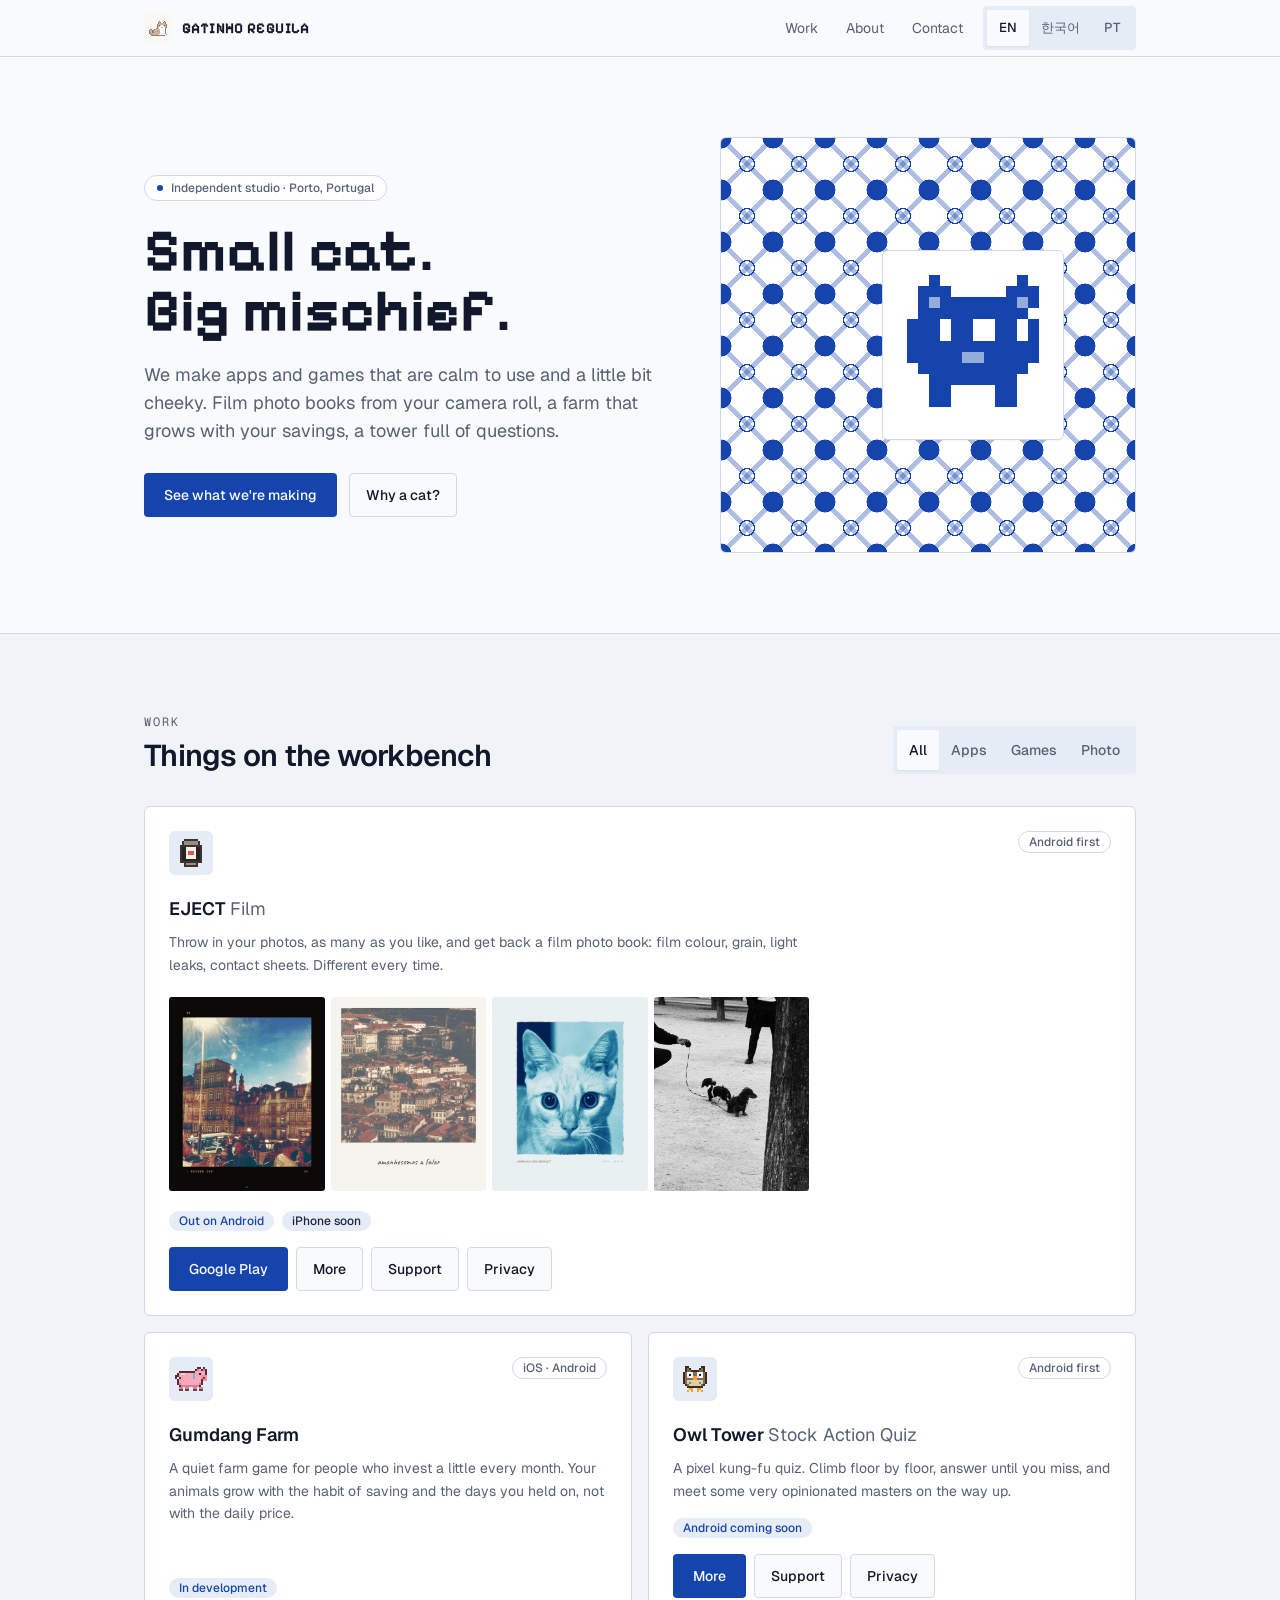
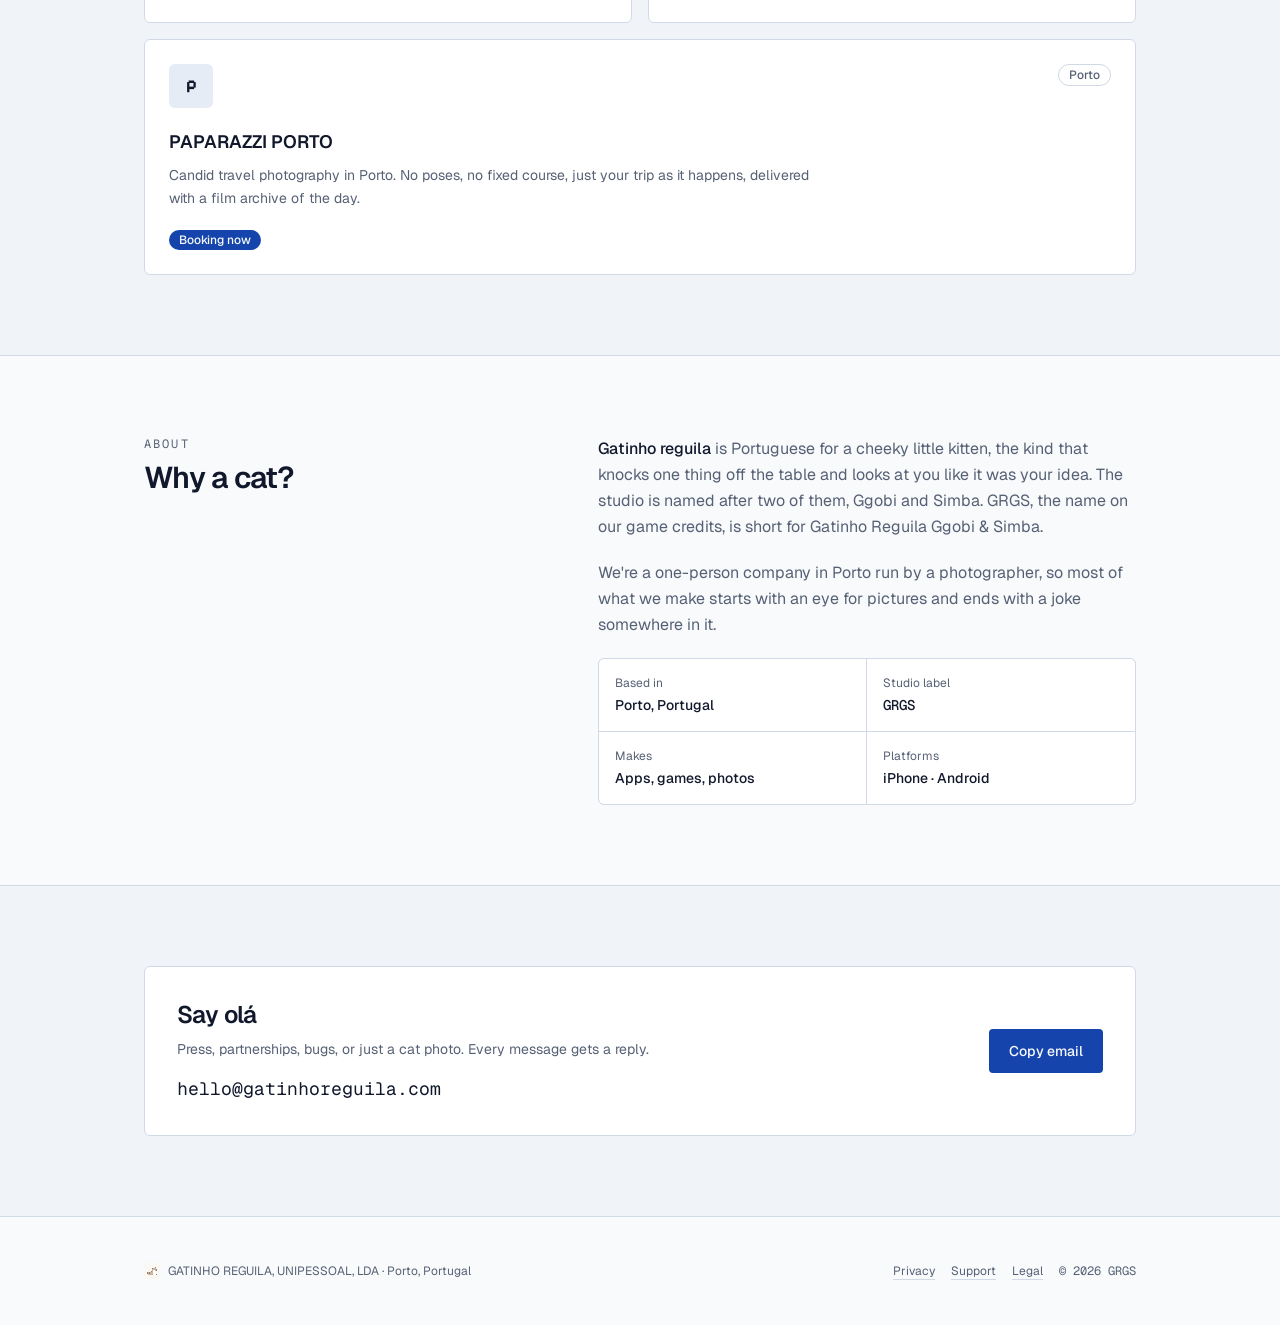
==== commit a1605f07: "Merge pull request #9 from gatinhoreguila-studio/claude/project-thread-a1rhos EJECT: 안드로이드 출시 (배지·Go" ====
--- a/index.html
+++ b/index.html
@@ -97,11 +97,12 @@
           <p class="mt-2 max-w-[40rem] text-sm leading-relaxed text-muted-foreground"><span class="en">Throw in your photos, as many as you like, and get back a film photo book: film colour, grain, light leaks, contact sheets. Different every time.</span><span class="ko">사진을 왕창 넣으면 필름 사진집이 나와요. 필름 색감, 그레인, 빛샘, 밀착 인화까지. 넣을 때마다 달라요.</span><span class="pt">Junte as fotos que quiser e receba um fotolivro de película: cor de película, grão, fugas de luz e folhas de contacto. Sempre diferente.</span></p>
   <div class="strip mt-5" aria-label="EJECT sample pages"><img src="img/eject-1.jpg" alt="Film frame of Porto buildings" width="480" height="600" loading="lazy"><img src="img/eject-2.jpg" alt="Porto rooftops printed with a handwritten line" width="480" height="600" loading="lazy"><img src="img/eject-3.jpg" alt="Kitten in cyanotype blue" width="480" height="600" loading="lazy"><img src="img/eject-4.jpg" alt="Black and white dogs on a walk" width="480" height="600" loading="lazy"></div>
           <div class="mt-4 flex flex-wrap items-center gap-2">
-            <span class="badge-live"><span class="en">Android coming soon</span><span class="ko">안드로이드 곧 출시</span><span class="pt">Android em breve</span></span>
-            <span class="badge-soft"><span class="en">iPhone next</span><span class="ko">아이폰은 그다음</span><span class="pt">iPhone a seguir</span></span>
+            <span class="badge-live"><span class="en">Out on Android</span><span class="ko">안드로이드 출시</span><span class="pt">Já no Android</span></span>
+            <span class="badge-soft"><span class="en">iPhone soon</span><span class="ko">아이폰은 곧</span><span class="pt">iPhone em breve</span></span>
           </div>
           <div class="mt-4 flex flex-wrap gap-2">
-            <a class="btn-primary" href="eject/"><span class="en">More</span><span class="ko">자세히 보기</span><span class="pt">Saber mais</span></a>
+            <a class="btn-primary" href="https://play.google.com/store/apps/details?id=com.gatinhoreguila.eject">Google Play</a>
+            <a class="btn-outline" href="eject/"><span class="en">More</span><span class="ko">자세히 보기</span><span class="pt">Saber mais</span></a>
             <a class="btn-outline" href="eject/support/"><span class="en">Support</span><span class="ko">지원</span><span class="pt">Suporte</span></a>
             <a class="btn-outline" href="eject/privacy/"><span class="en">Privacy</span><span class="ko">개인정보</span><span class="pt">Privacidade</span></a>
           </div>
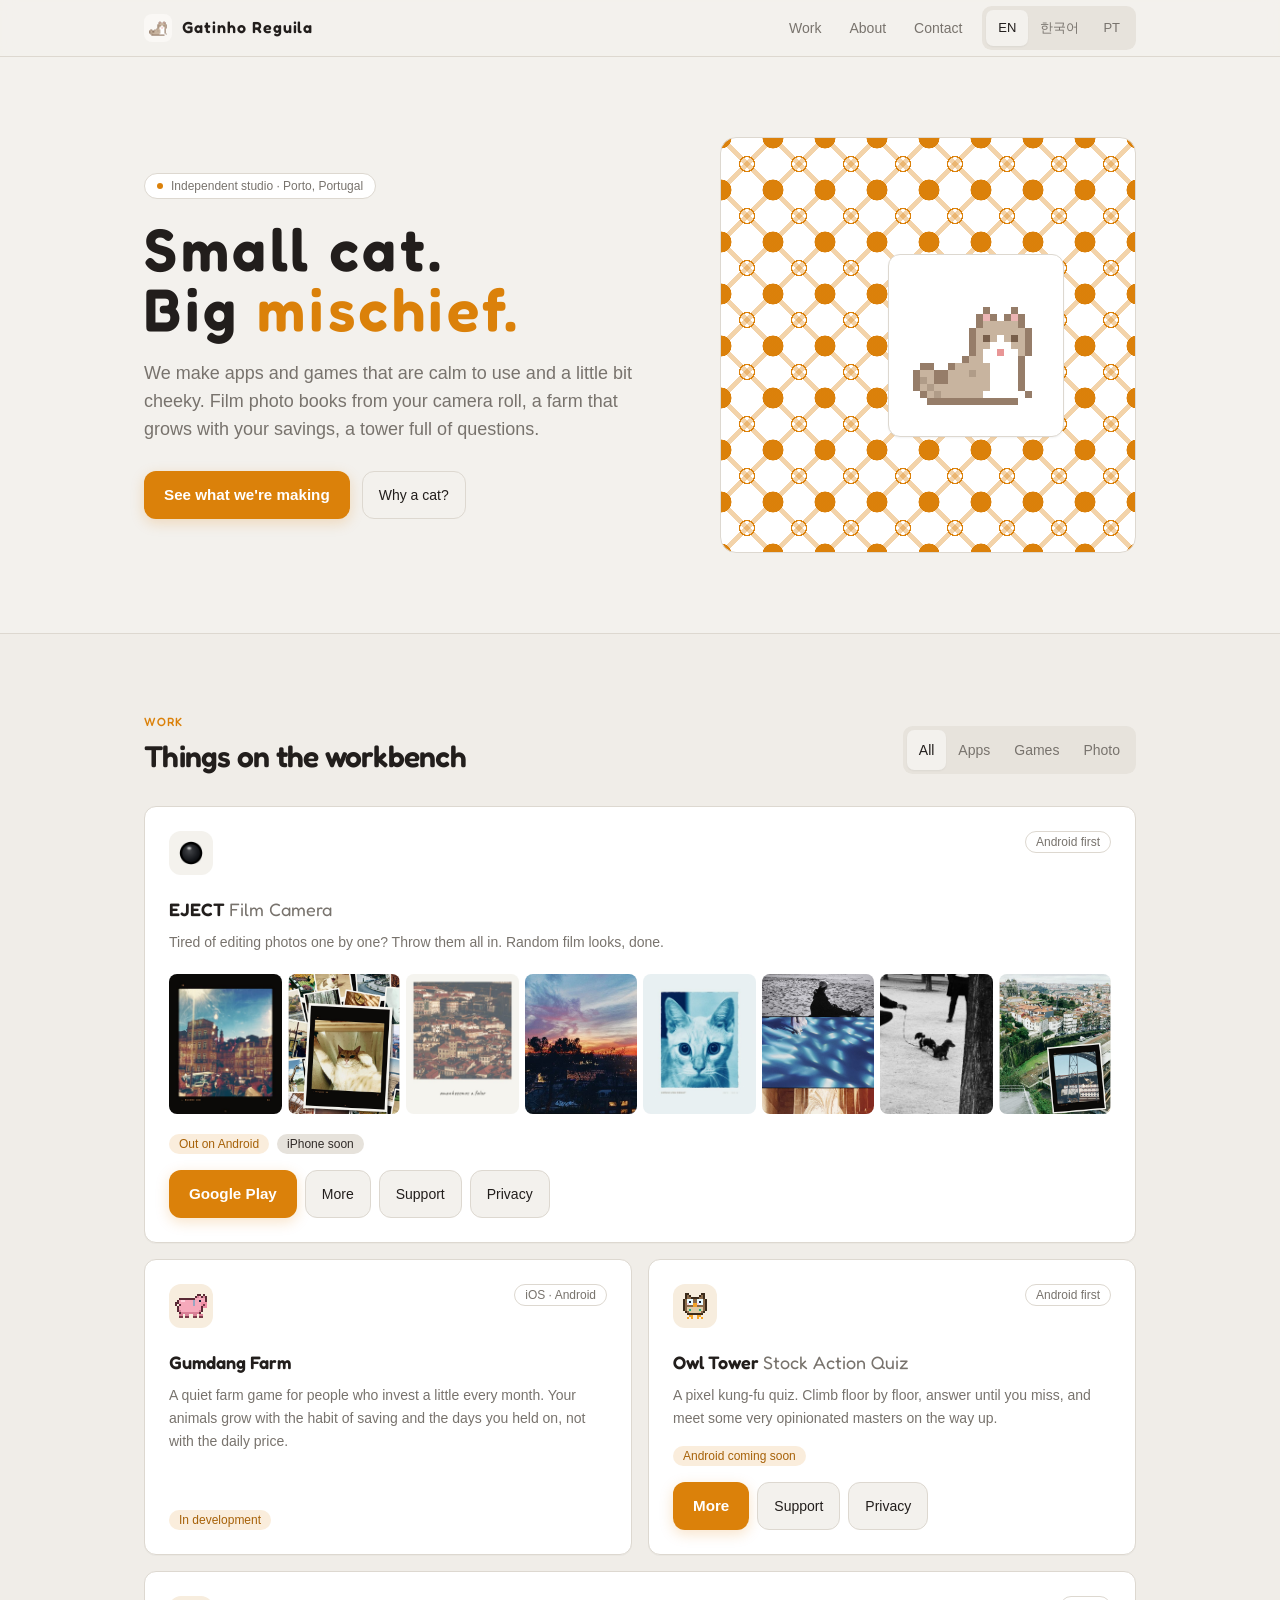
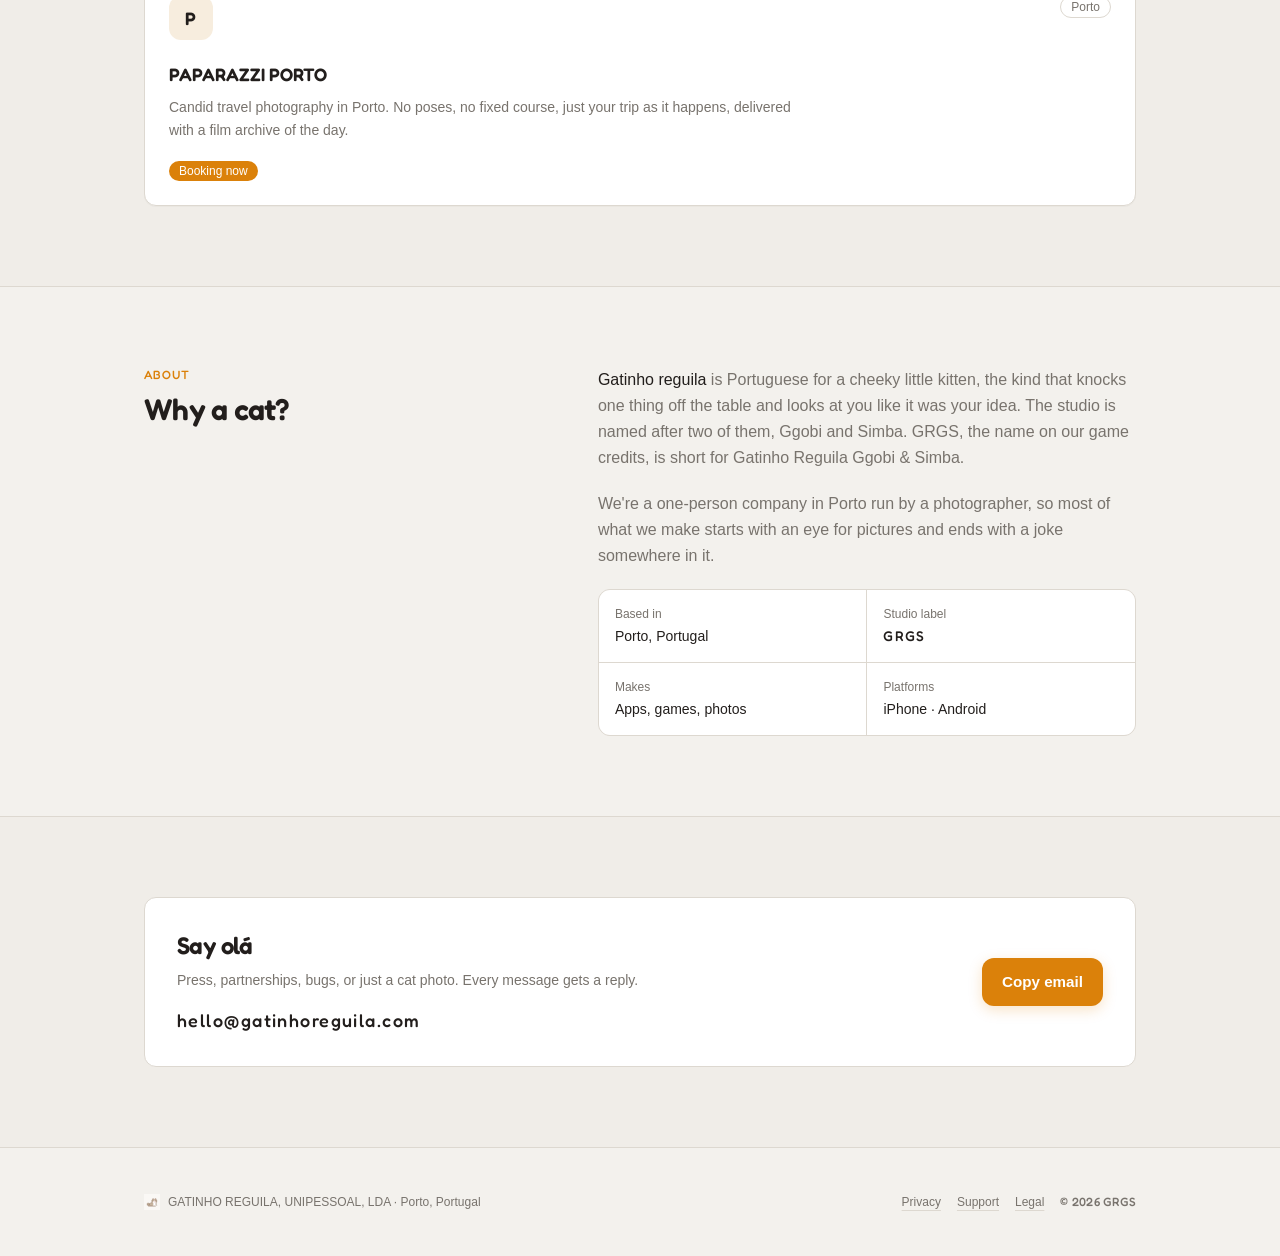
==== commit 9a60ba03: "홈페이지 전체를 안 B 느낌으로: 미색 바탕·주아체·호박색, EJECT 실제 아이콘·사진 13장·15초 영상 - 홈: theme-b.css로 색·글꼴 바꿈(밝은 테마 고정), 꼬비" ====
--- a/index.html
+++ b/index.html
@@ -1,11 +1,11 @@
 <!doctype html>
-<html lang="en" data-lang="en">
+<html lang="en" data-lang="en" data-theme="light">
 <head>
 <meta charset="utf-8">
 <meta name="viewport" content="width=device-width, initial-scale=1, viewport-fit=cover">
 <title>Gatinho Reguila</title>
 <meta name="description" content="Gatinho Reguila — small apps and games from Porto. Small cat, big mischief.">
-<meta name="theme-color" content="#f7f9fc">
+<meta name="theme-color" content="#F3F1ED">
 <meta property="og:title" content="Gatinho Reguila">
 <meta property="og:description" content="Small games and apps from Porto.">
 <meta property="og:image" content="https://gatinhoreguila.com/og.png">
@@ -16,8 +16,9 @@
 <link rel="apple-touch-icon" href="apple-touch-icon.png">
 <link rel="preconnect" href="https://fonts.googleapis.com">
 <link rel="preconnect" href="https://fonts.gstatic.com" crossorigin>
-<link rel="stylesheet" href="https://fonts.googleapis.com/css2?family=Pixelify+Sans:wght@500;700&family=Geist:wght@400;500;600&family=Geist+Mono:wght@400;500&display=swap">
+<link rel="stylesheet" href="https://fonts.googleapis.com/css2?family=Jua&family=Fredoka:wght@400;500;600&display=swap">
 <link rel="stylesheet" href="styles.css">
+<link rel="stylesheet" href="theme-b.css">
 <script>try{var l=localStorage.getItem("grgs.lang");if(l==="ko"||l==="pt")document.documentElement.setAttribute("data-lang",l)}catch(e){}</script>
 </head>
 <body>
@@ -25,7 +26,7 @@
   <div class="wrap flex h-14 items-center justify-between gap-3">
     <a href="./" class="flex min-w-0 items-center gap-2.5 no-underline">
       <img src="icon.png" alt="" width="28" height="28" class="pix h-7 w-7 rounded-sm">
-      <span class="truncate font-pixel text-[15px] font-bold tracking-wide">GATINHO REGUILA</span>
+      <span class="truncate font-pixel text-[16px]">Gatinho Reguila</span>
     </a>
     <div class="flex items-center gap-2">
       <nav class="hidden items-center gap-1 text-sm lg:flex" aria-label="sections">
@@ -50,7 +51,7 @@
           <span class="h-1.5 w-1.5 rounded-full bg-primary"></span>
           <span class="en">Independent studio · Porto, Portugal</span><span class="ko">독립 스튜디오 · 포르투갈 포르투</span><span class="pt">Estúdio independente · Porto, Portugal</span>
         </span>
-        <h1 class="mt-5 font-pixel text-[2.6rem] font-bold leading-[1.05] sm:text-6xl"><span class="en">Small cat.<br>Big mischief.</span><span class="ko">작은 고양이.<br>큰 장난.</span><span class="pt">Gato pequeno.<br>Grande travessura.</span></h1>
+        <h1 class="mt-5 font-pixel text-[2.6rem] font-bold leading-[1.05] sm:text-6xl"><span class="en">Small cat.<br>Big <em>mischief.</em></span><span class="ko">작은 고양이.<br>큰 <em>장난.</em></span><span class="pt">Gato pequeno.<br>Grande <em>travessura.</em></span></h1>
         <p class="mt-5 max-w-[34rem] text-base leading-relaxed text-muted-foreground sm:text-lg">
           <span class="en">We make apps and games that are calm to use and a little bit cheeky. Film photo books from your camera roll, a farm that grows with your savings, a tower full of questions.</span>
           <span class="ko">쓰기 편하고 조금은 장난스러운 앱과 게임을 만들어요. 카메라 롤로 만드는 필름 사진집, 모으는 만큼 자라는 농장, 문제로 가득한 탑.</span>
@@ -65,7 +66,7 @@
         <div class="azulejo aspect-square w-full max-w-[26rem] rounded-lg border border-border md:ml-auto"></div>
         <div class="absolute inset-0 flex items-center justify-center md:justify-end md:pr-[4.5rem]">
           <div class="rounded-lg border border-border bg-card p-6 shadow-sm">
-            <span class="pixcat text-primary" data-pixcat="132"></span>
+            <img class="pix" src="img/ggobi-sit.png" alt="Ggobi" width="126" height="133" style="image-rendering:pixelated;display:block">
           </div>
         </div>
       </div>
@@ -90,12 +91,12 @@
       <div id="cards" class="mt-8 grid gap-4 sm:grid-cols-2">
         <article data-k="app" class="card sm:col-span-2">
           <div class="flex items-start justify-between gap-3">
-            <span class="ic"><img data-ic="film" alt=""></span>
+            <span class="ic ic-eject"><img src="eject/icon.png" alt="" width="44" height="44"></span>
             <span class="badge-outline"><span class="en">Android first</span><span class="ko">안드로이드 먼저</span><span class="pt">Primeiro no Android</span></span>
           </div>
-          <h3 class="mt-5 text-lg font-semibold">EJECT <span class="font-normal text-muted-foreground">Film</span></h3>
-          <p class="mt-2 max-w-[40rem] text-sm leading-relaxed text-muted-foreground"><span class="en">Throw in your photos, as many as you like, and get back a film photo book: film colour, grain, light leaks, contact sheets. Different every time.</span><span class="ko">사진을 왕창 넣으면 필름 사진집이 나와요. 필름 색감, 그레인, 빛샘, 밀착 인화까지. 넣을 때마다 달라요.</span><span class="pt">Junte as fotos que quiser e receba um fotolivro de película: cor de película, grão, fugas de luz e folhas de contacto. Sempre diferente.</span></p>
-  <div class="strip mt-5" aria-label="EJECT sample pages"><img src="img/eject-1.jpg" alt="Film frame of Porto buildings" width="480" height="600" loading="lazy"><img src="img/eject-2.jpg" alt="Porto rooftops printed with a handwritten line" width="480" height="600" loading="lazy"><img src="img/eject-3.jpg" alt="Kitten in cyanotype blue" width="480" height="600" loading="lazy"><img src="img/eject-4.jpg" alt="Black and white dogs on a walk" width="480" height="600" loading="lazy"></div>
+          <h3 class="mt-5 text-lg font-semibold">EJECT <span class="font-normal text-muted-foreground">Film Camera</span></h3>
+          <p class="mt-2 max-w-[40rem] text-sm leading-relaxed text-muted-foreground"><span class="en">Tired of editing photos one by one? Throw them all in. Random film looks, done.</span><span class="ko">사진 하나하나 보정하기 귀찮으셨죠? 왕창 넣으면 끝. 필터는 매번 랜덤, 필름롤은 알아서.</span><span class="pt">Farto de editar fotos uma a uma? Atira-as todas. Filtros ao acaso, rolo sozinho.</span></p>
+  <div class="strip mt-5" aria-label="EJECT sample pages"><img src="img/eject-1.jpg" alt="" width="480" height="600" loading="lazy"><img src="img/eject-b/01.jpg" alt="" width="480" height="600" loading="lazy"><img src="img/eject-2.jpg" alt="" width="480" height="600" loading="lazy"><img src="img/eject-b/07b.jpg" alt="" width="480" height="600" loading="lazy"><img src="img/eject-3.jpg" alt="" width="480" height="600" loading="lazy"><img src="img/eject-b/02.jpg" alt="" width="480" height="600" loading="lazy"><img src="img/eject-4.jpg" alt="" width="480" height="600" loading="lazy"><img src="img/eject-b/08.jpg" alt="" width="480" height="600" loading="lazy"></div>
           <div class="mt-4 flex flex-wrap items-center gap-2">
             <span class="badge-live"><span class="en">Out on Android</span><span class="ko">안드로이드 출시</span><span class="pt">Já no Android</span></span>
             <span class="badge-soft"><span class="en">iPhone soon</span><span class="ko">아이폰은 곧</span><span class="pt">iPhone em breve</span></span>
--- a/theme-b.css
+++ b/theme-b.css
@@ -0,0 +1,30 @@
+/* GRGS 안 B 테마: 미색 바탕, 주아·Fredoka, 호박색 강조 (styles.css 뒤에 읽힘) */
+:root,:root:not([data-theme=light]),:root[data-theme=dark]{
+  --background:40 19% 94%;--foreground:20 10% 12%;--card:0 0% 100%;--card-foreground:20 10% 12%;
+  --primary:34 91% 45%;--primary-foreground:0 0% 100%;--secondary:38 19% 88%;--secondary-foreground:20 10% 18%;
+  --muted:38 20% 91%;--muted-foreground:30 5% 45%;--accent:36 60% 90%;--accent-foreground:34 91% 32%;
+  --border:36 16% 84%;--input:36 16% 84%;--ring:34 91% 45%;--tile:34 91% 45%;--icbg:36 60% 92%;--radius:.75rem;color-scheme:light}
+html{background:hsl(var(--background))}
+body{font-family:-apple-system,BlinkMacSystemFont,"Segoe UI",Roboto,"Helvetica Neue","Apple SD Gothic Neo","Noto Sans KR",Arial,sans-serif}
+.font-pixel,h1,h2,h3{font-family:Fredoka,"Apple SD Gothic Neo","Noto Sans KR",sans-serif;font-weight:600;letter-spacing:0}
+html[data-lang=ko] .font-pixel,html[data-lang=ko] h1,html[data-lang=ko] h2,html[data-lang=ko] h3{font-family:Jua,"Apple SD Gothic Neo","Noto Sans KR",sans-serif;font-weight:400}
+.font-pixel{letter-spacing:.06em}
+h1 em,h2 em{font-style:normal;color:hsl(var(--primary))}
+.eyebrow,.font-mono{font-family:Fredoka,-apple-system,sans-serif;letter-spacing:.08em;font-weight:500}
+.eyebrow{color:hsl(var(--primary))}
+.pix{image-rendering:auto}
+.card{border-radius:var(--radius);box-shadow:0 1px 0 rgba(34,30,28,.03)}
+.btn-primary{height:3rem;border-radius:.75rem;font-weight:600;font-size:.95rem;box-shadow:0 4px 14px rgba(222,128,10,.22)}
+.btn-outline{height:3rem;border-radius:.75rem;font-weight:500}
+.badge-live{background:hsl(var(--primary)/.14);color:hsl(34 91% 34%)}
+.badge-outline{border-color:hsl(var(--border));color:hsl(var(--muted-foreground))}
+.ic{border-radius:.75rem}
+.azulejo{border-radius:1rem;border-color:hsl(var(--border))}
+.navlink:hover,.btn-outline:hover{background:hsl(var(--accent))}
+.lang,[role=tablist]{background:#E7E3DC;border-radius:.6rem}
+.seg,.tab{border-radius:.45rem}
+footer .font-mono{letter-spacing:.02em}
+.ic-eject{background:transparent}.ic-eject img{width:44px;height:44px;border-radius:.75rem;image-rendering:auto}
+.strip{max-width:none;grid-template-columns:repeat(4,minmax(0,1fr))}
+@media (min-width:640px){.strip{grid-template-columns:repeat(8,minmax(0,1fr))}}
+.strip img{border-radius:.5rem}
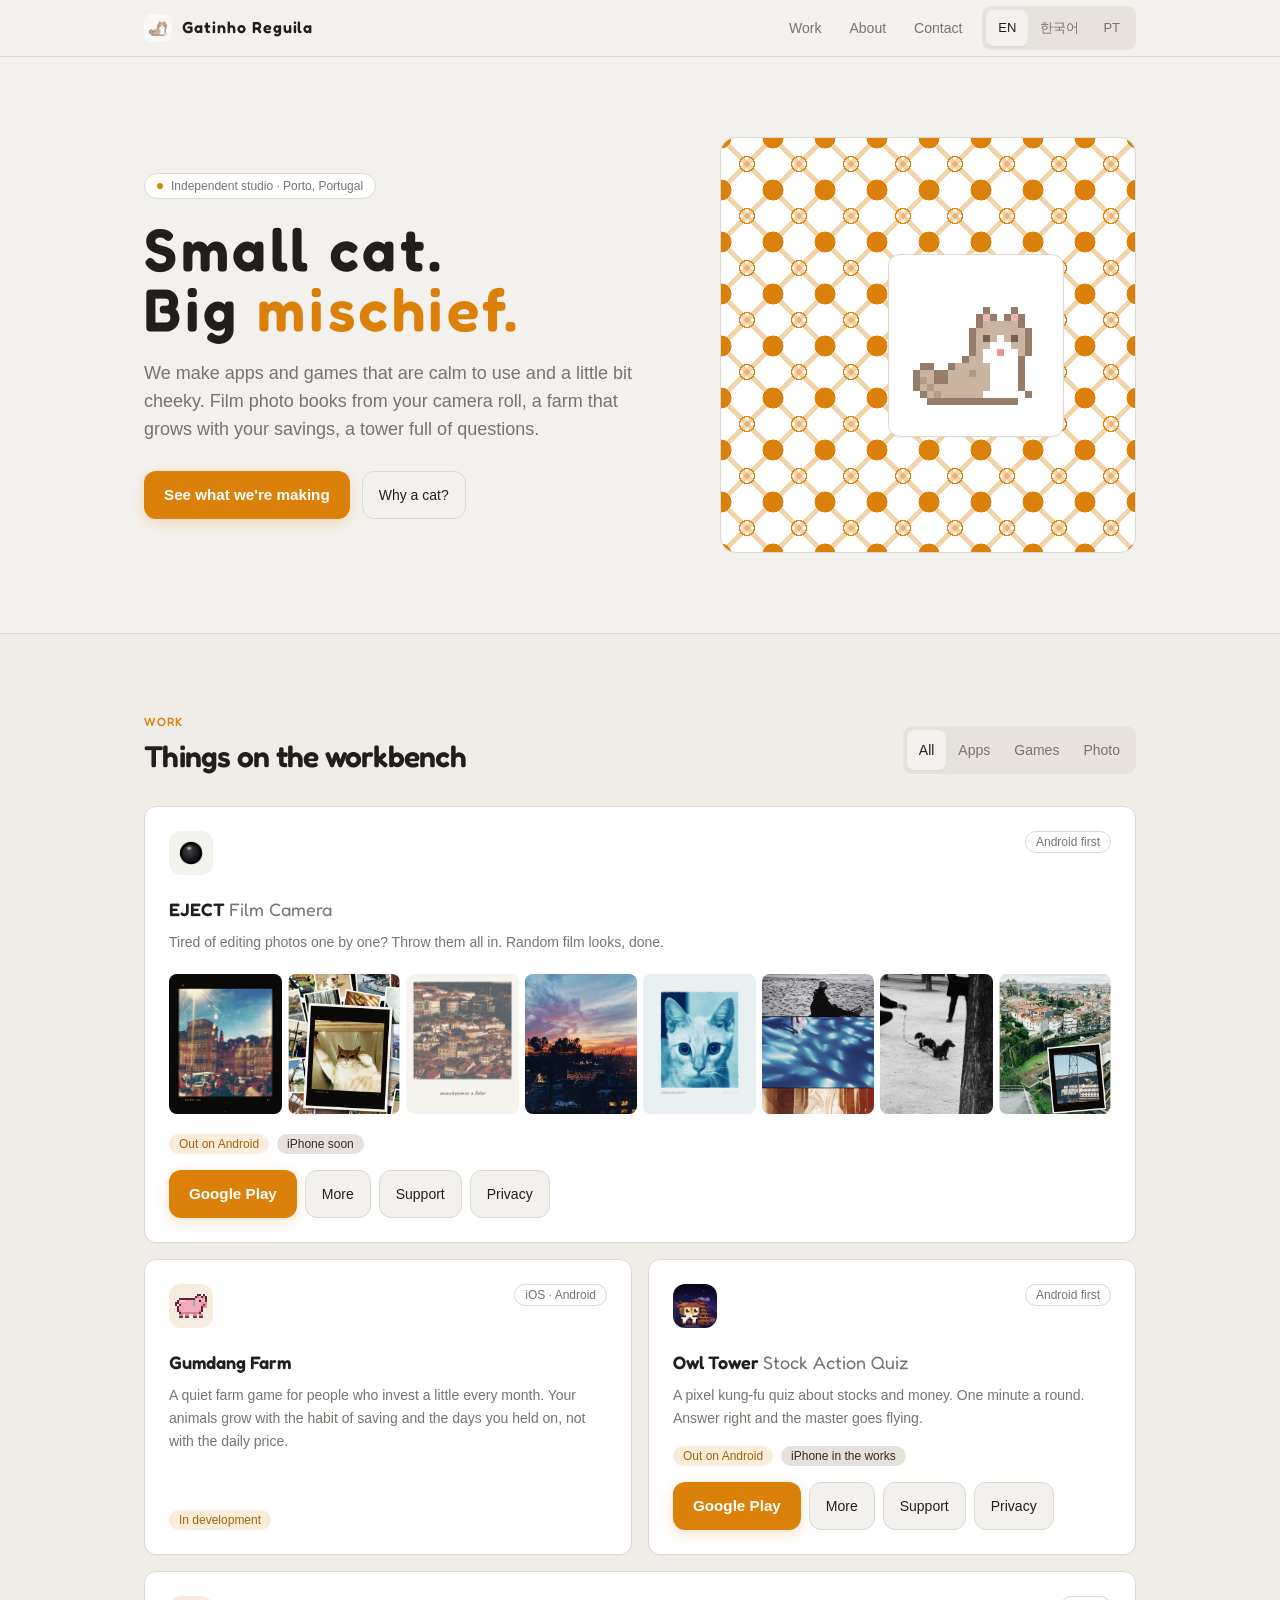
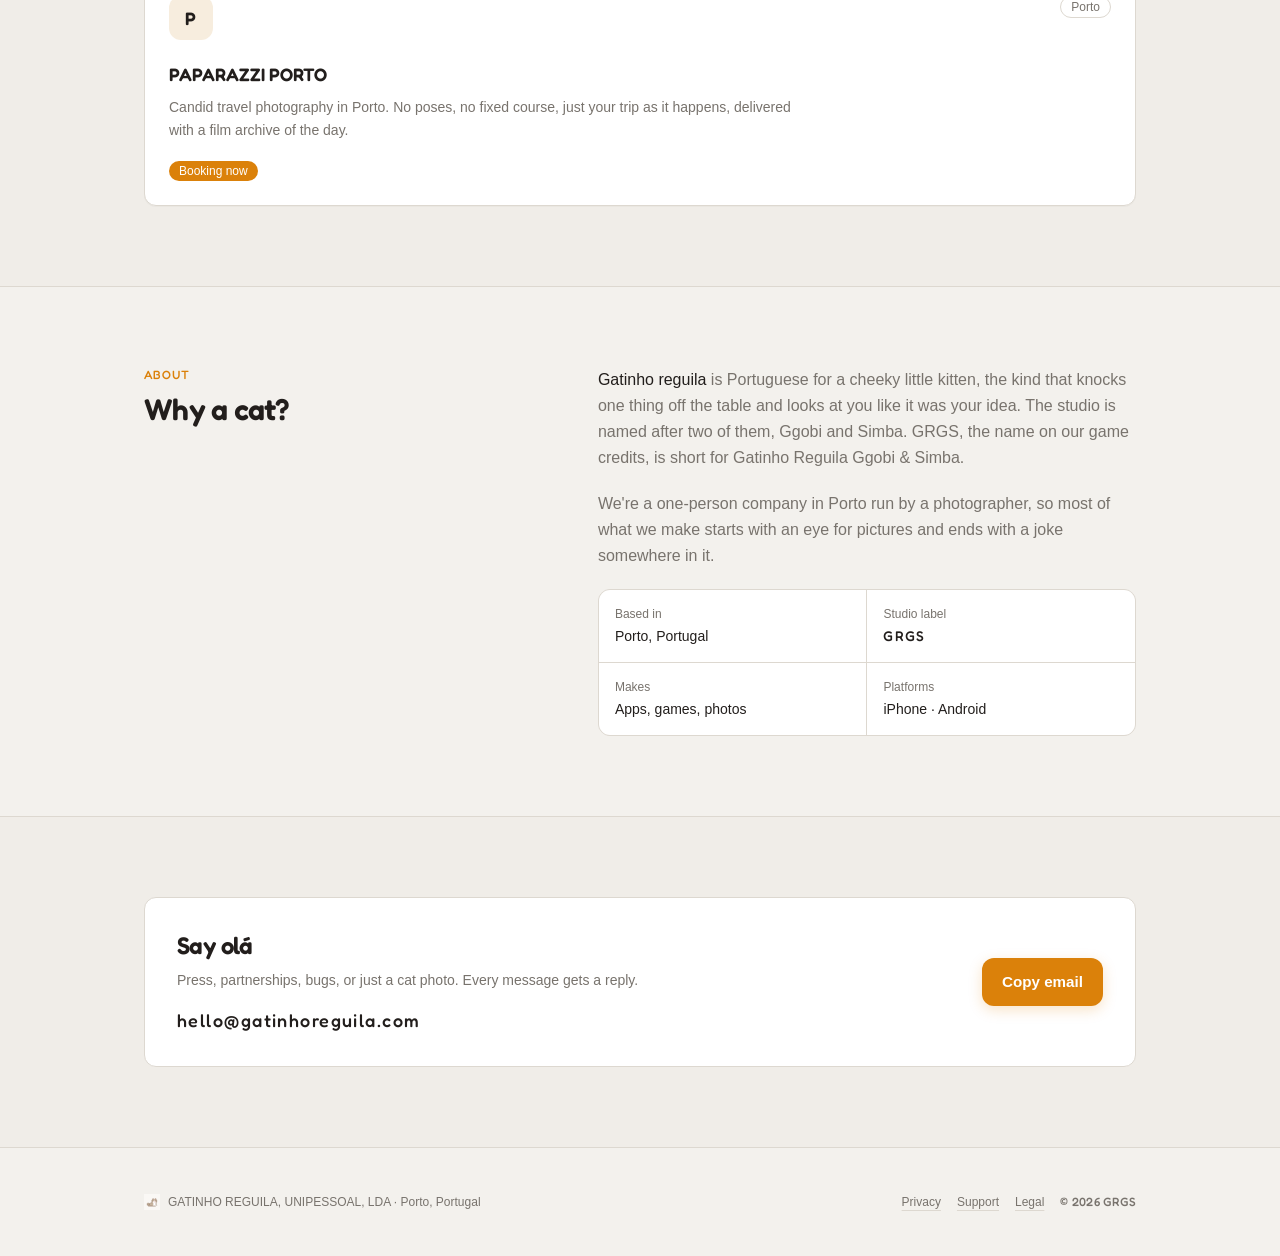
==== commit 97dff0f4: "무림탑 페이지 새로 꾸밈: 밤하늘 도트 분위기, Google Play 단추, App Store 준비 중, 게임 화면 8장·15초 영상 - owl-tower/: 스토어 대표 그림을 " ====
--- a/index.html
+++ b/index.html
@@ -121,14 +121,15 @@
 
         <article data-k="game" class="card">
           <div class="flex items-start justify-between gap-3">
-            <span class="ic"><img data-ic="owl" alt=""></span>
+            <span class="ic ic-eject"><img src="owl-tower/icon.png" alt="" width="44" height="44"></span>
             <span class="badge-outline"><span class="en">Android first</span><span class="ko">안드로이드 먼저</span><span class="pt">Primeiro no Android</span></span>
           </div>
           <h3 class="mt-5 text-lg font-semibold">Owl Tower <span class="font-normal text-muted-foreground">Stock Action Quiz</span></h3>
-          <p class="mt-2 text-sm leading-relaxed text-muted-foreground"><span class="en">A pixel kung-fu quiz. Climb floor by floor, answer until you miss, and meet some very opinionated masters on the way up.</span><span class="ko">도트 무협 퀴즈. 한 층씩 올라가며 틀릴 때까지 답하고, 가는 길에 고집 센 고수들을 만나요.</span><span class="pt">Um quiz de kung fu em pixel. Suba andar a andar, responda até falhar e conheça mestres muito teimosos pelo caminho.</span></p>
-          <div class="mt-4 flex flex-wrap items-center gap-2"><span class="badge-live"><span class="en">Android coming soon</span><span class="ko">안드로이드 곧 출시</span><span class="pt">Android em breve</span></span></div>
+          <p class="mt-2 text-sm leading-relaxed text-muted-foreground"><span class="en">A pixel kung-fu quiz about stocks and money. One minute a round. Answer right and the master goes flying.</span><span class="ko">주식·돈 공부가 게임이 되는 도트 무협 퀴즈. 한 판 1분, 맞히면 사범님이 날아가요.</span><span class="pt">Um quiz de kung fu em pixel sobre ações e dinheiro. Um minuto por ronda. Acerta e o mestre sai a voar.</span></p>
+          <div class="mt-4 flex flex-wrap items-center gap-2"><span class="badge-live"><span class="en">Out on Android</span><span class="ko">안드로이드 출시</span><span class="pt">Já no Android</span></span><span class="badge-soft"><span class="en">iPhone in the works</span><span class="ko">아이폰 준비 중</span><span class="pt">iPhone a caminho</span></span></div>
           <div class="mt-4 flex flex-wrap gap-2">
-            <a class="btn-primary" href="owl-tower/"><span class="en">More</span><span class="ko">자세히 보기</span><span class="pt">Saber mais</span></a>
+            <a class="btn-primary" href="https://play.google.com/store/apps/details?id=com.gatinhoreguila.owltower">Google Play</a>
+            <a class="btn-outline" href="owl-tower/"><span class="en">More</span><span class="ko">자세히 보기</span><span class="pt">Saber mais</span></a>
             <a class="btn-outline" href="owl-tower/support/"><span class="en">Support</span><span class="ko">지원</span><span class="pt">Suporte</span></a>
             <a class="btn-outline" href="owl-tower/privacy/"><span class="en">Privacy</span><span class="ko">개인정보</span><span class="pt">Privacidade</span></a>
           </div>
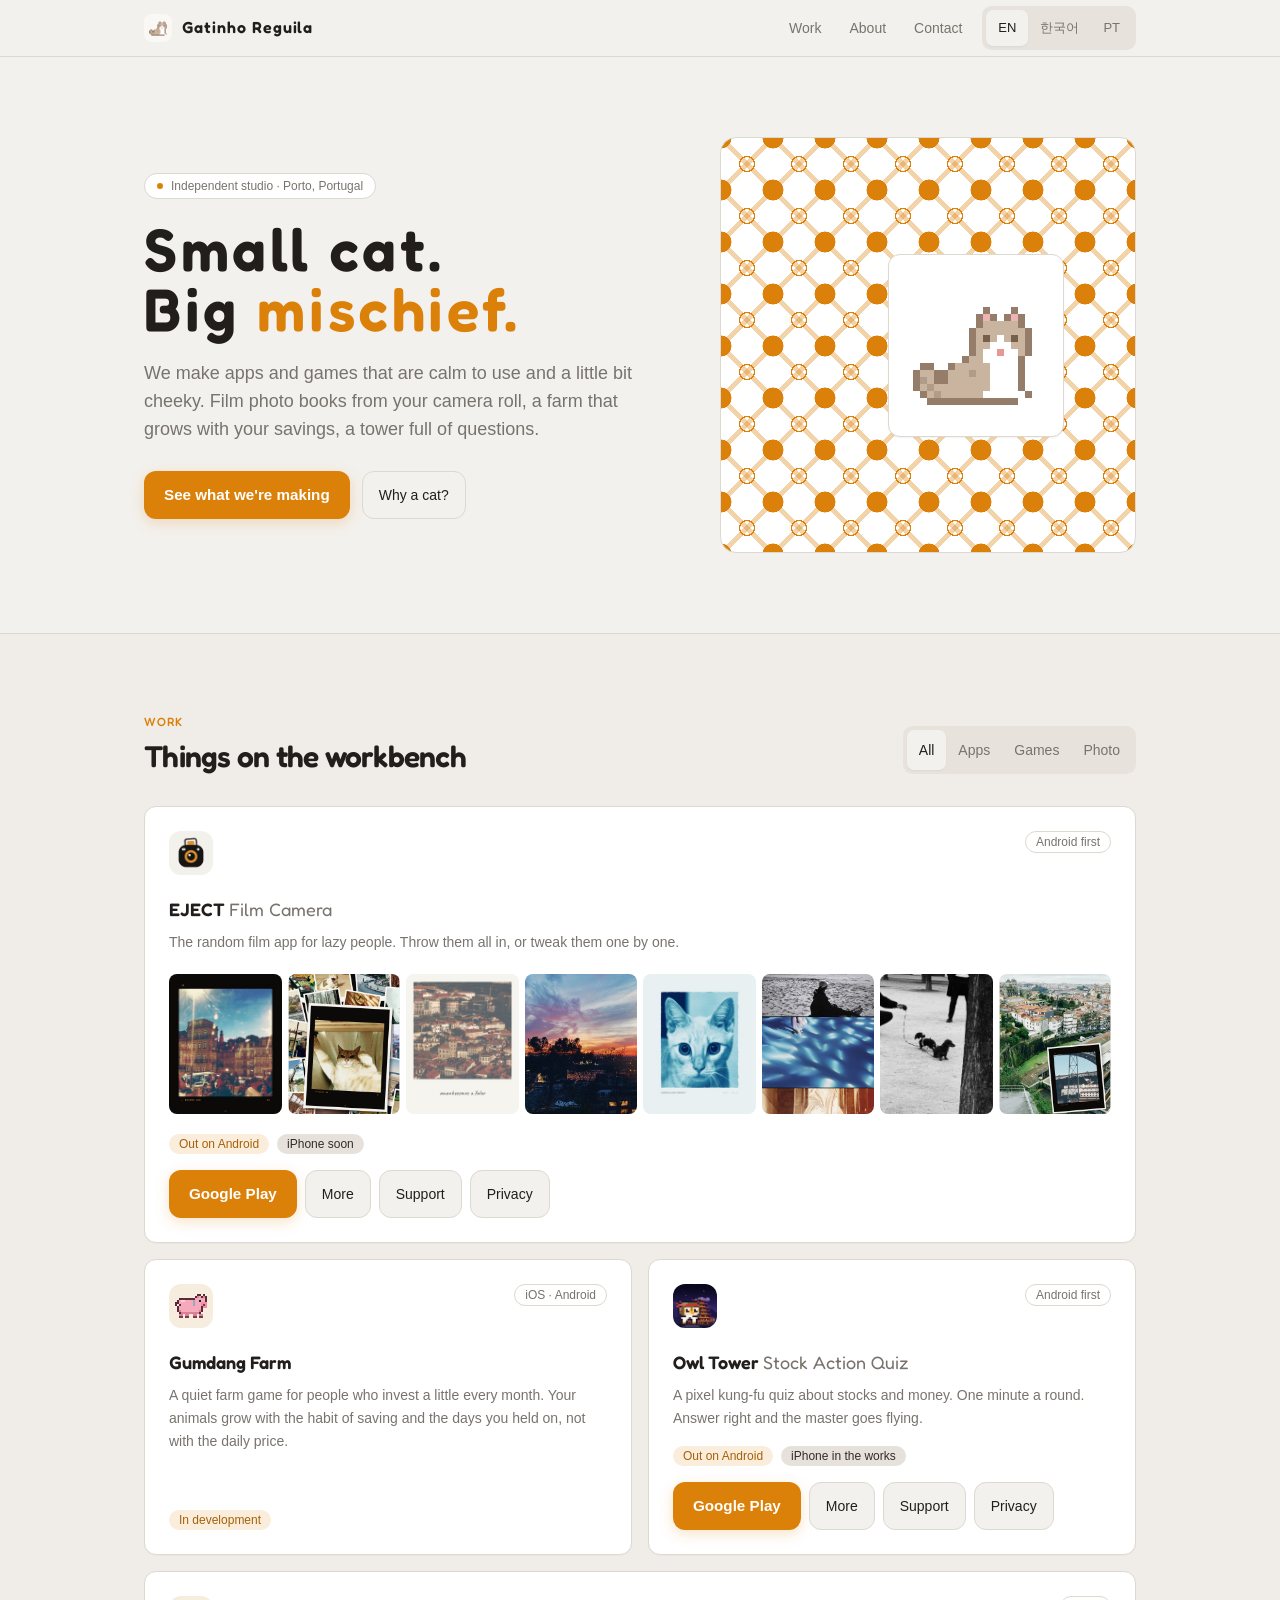
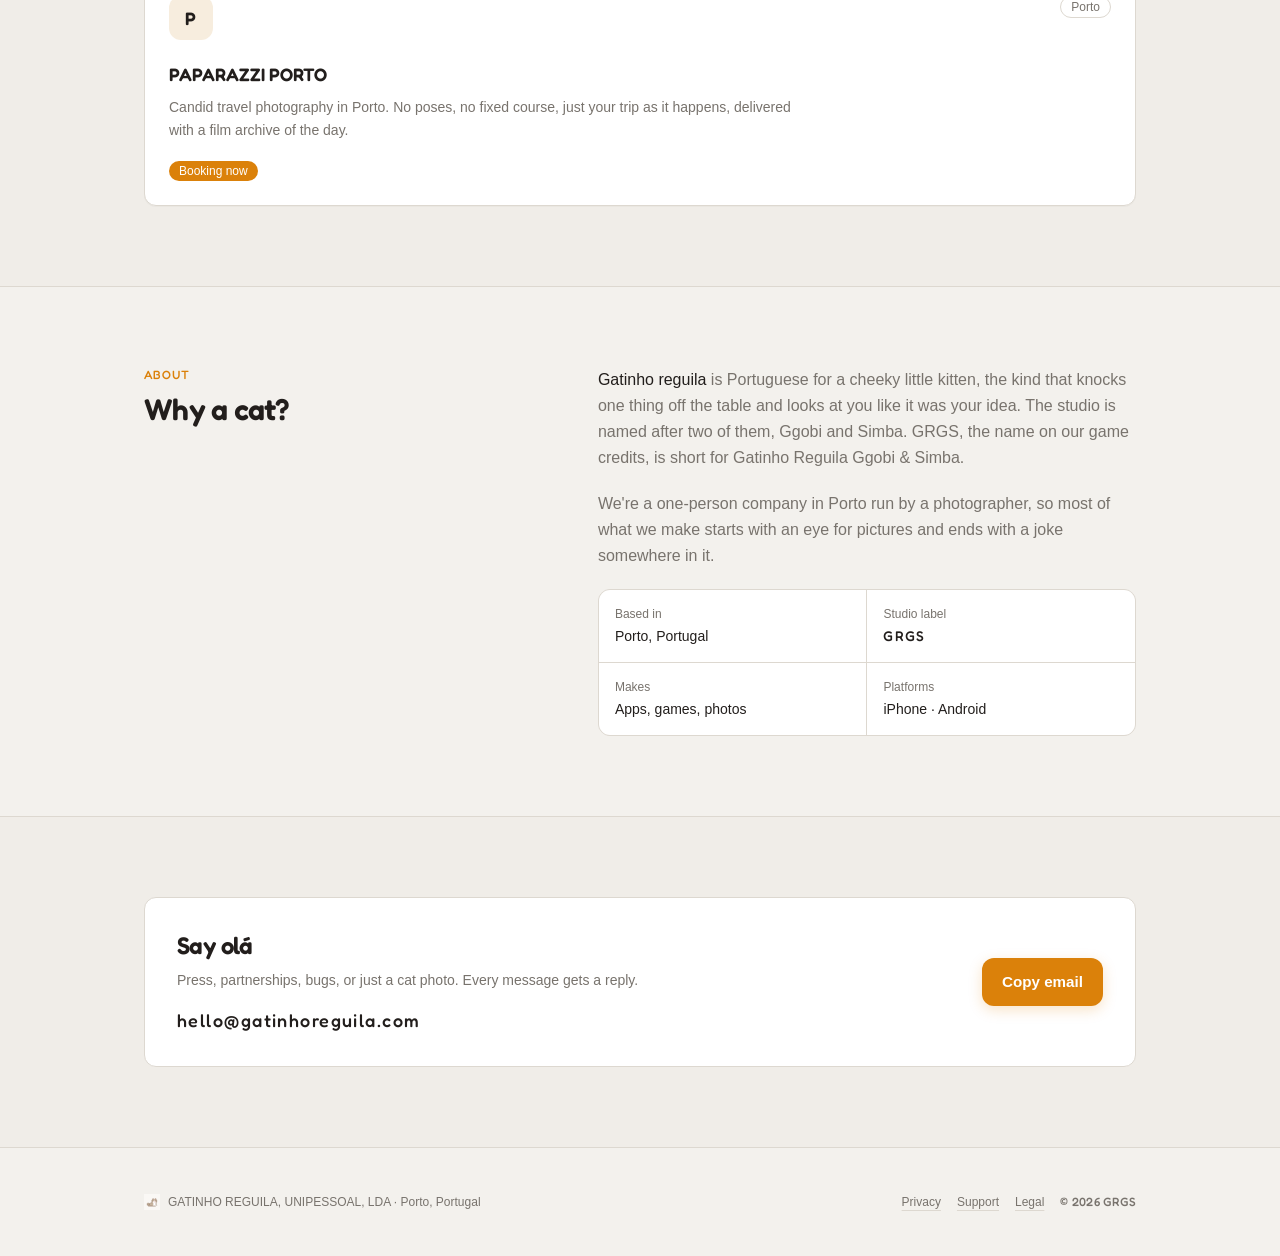
==== commit 09f89118: "EJECT: update copy, 2 free rolls" ====
--- a/index.html
+++ b/index.html
@@ -95,7 +95,7 @@
             <span class="badge-outline"><span class="en">Android first</span><span class="ko">안드로이드 먼저</span><span class="pt">Primeiro no Android</span></span>
           </div>
           <h3 class="mt-5 text-lg font-semibold">EJECT <span class="font-normal text-muted-foreground">Film Camera</span></h3>
-          <p class="mt-2 max-w-[40rem] text-sm leading-relaxed text-muted-foreground"><span class="en">Tired of editing photos one by one? Throw them all in. Random film looks, done.</span><span class="ko">사진 하나하나 보정하기 귀찮으셨죠? 왕창 넣으면 끝. 필터는 매번 랜덤, 필름롤은 알아서.</span><span class="pt">Farto de editar fotos uma a uma? Atira-as todas. Filtros ao acaso, rolo sozinho.</span></p>
+          <p class="mt-2 max-w-[40rem] text-sm leading-relaxed text-muted-foreground"><span class="en">The random film app for lazy people. Throw them all in, or tweak them one by one.</span><span class="ko">귀차니스트를 위한 랜덤 필름앱. 왕창 넣으면 알아서, 만지고 싶으면 한 장씩도 돼요.</span><span class="pt">A app de película ao acaso para preguiçosos. Atira-as todas, ou mexe uma a uma.</span></p>
   <div class="strip mt-5" aria-label="EJECT sample pages"><img src="img/eject-1.jpg" alt="" width="480" height="600" loading="lazy"><img src="img/eject-b/01.jpg" alt="" width="480" height="600" loading="lazy"><img src="img/eject-2.jpg" alt="" width="480" height="600" loading="lazy"><img src="img/eject-b/07b.jpg" alt="" width="480" height="600" loading="lazy"><img src="img/eject-3.jpg" alt="" width="480" height="600" loading="lazy"><img src="img/eject-b/02.jpg" alt="" width="480" height="600" loading="lazy"><img src="img/eject-4.jpg" alt="" width="480" height="600" loading="lazy"><img src="img/eject-b/08.jpg" alt="" width="480" height="600" loading="lazy"></div>
           <div class="mt-4 flex flex-wrap items-center gap-2">
             <span class="badge-live"><span class="en">Out on Android</span><span class="ko">안드로이드 출시</span><span class="pt">Já no Android</span></span>
